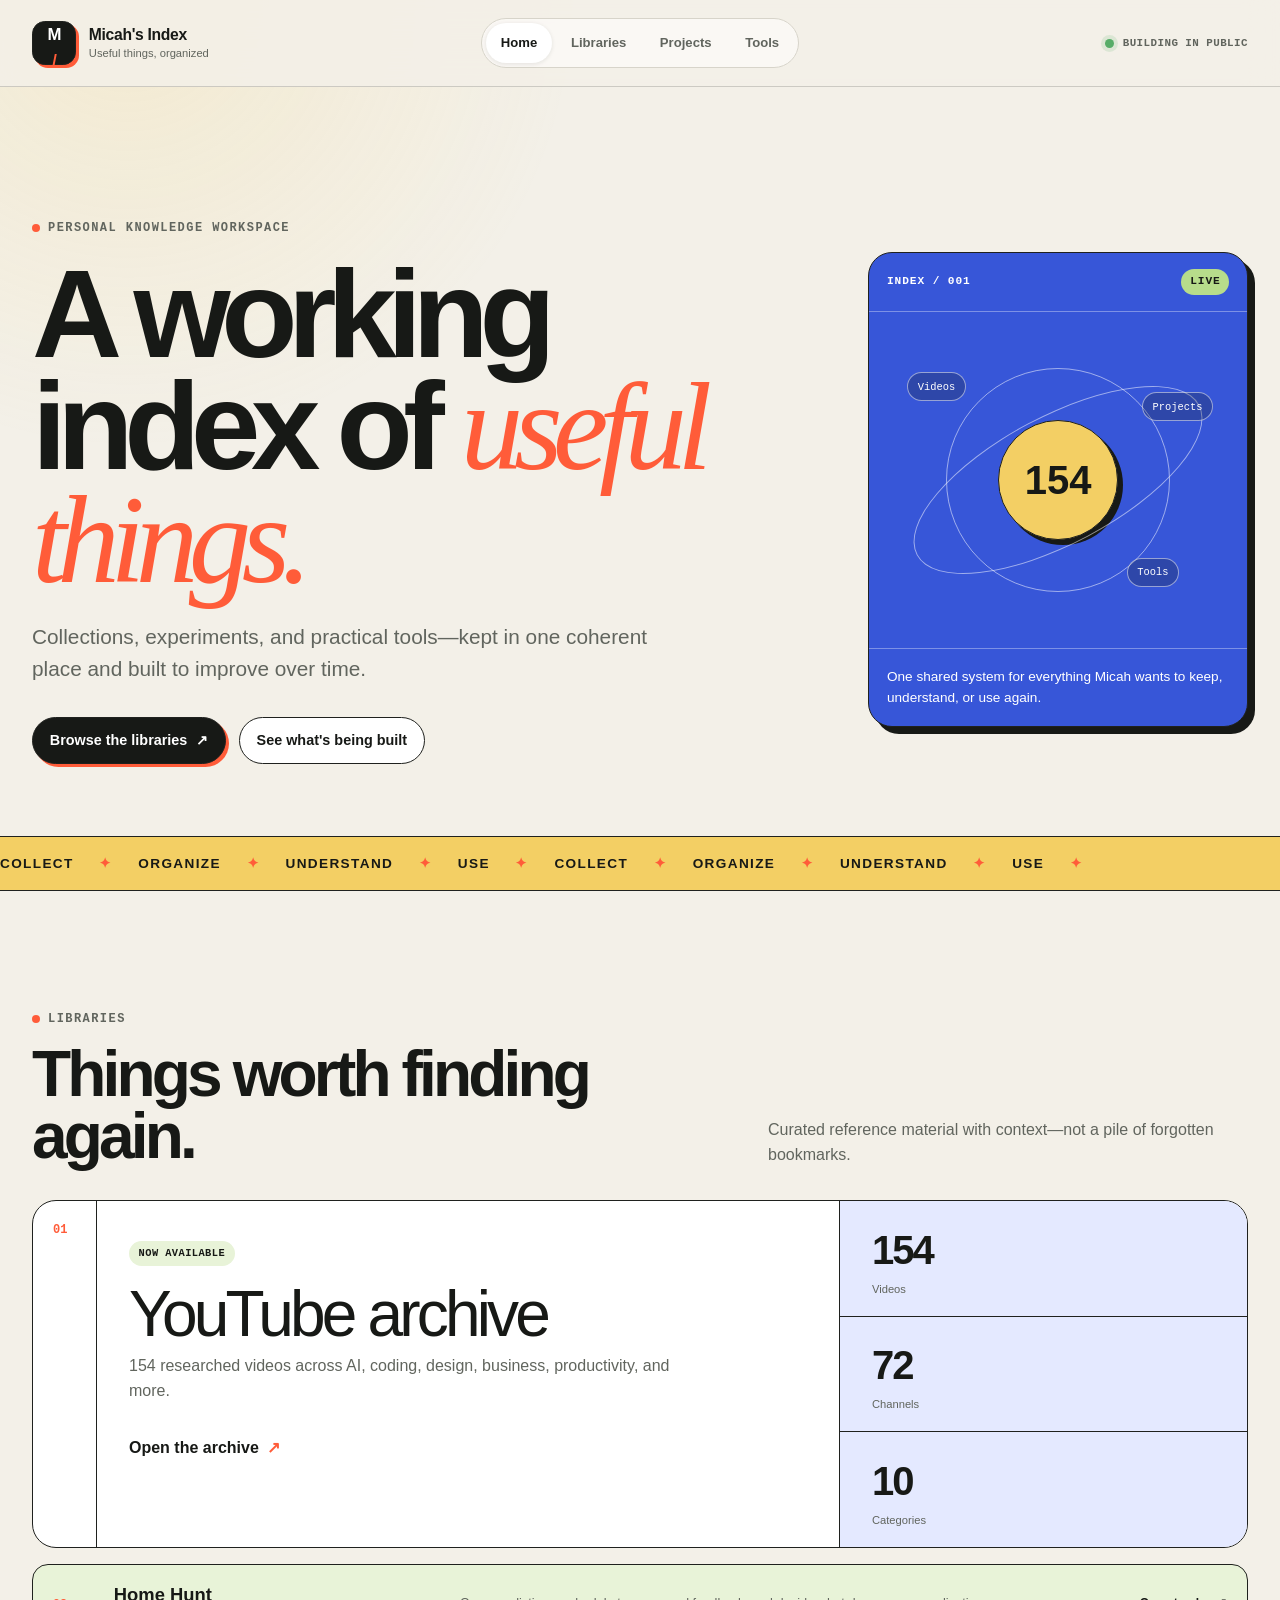
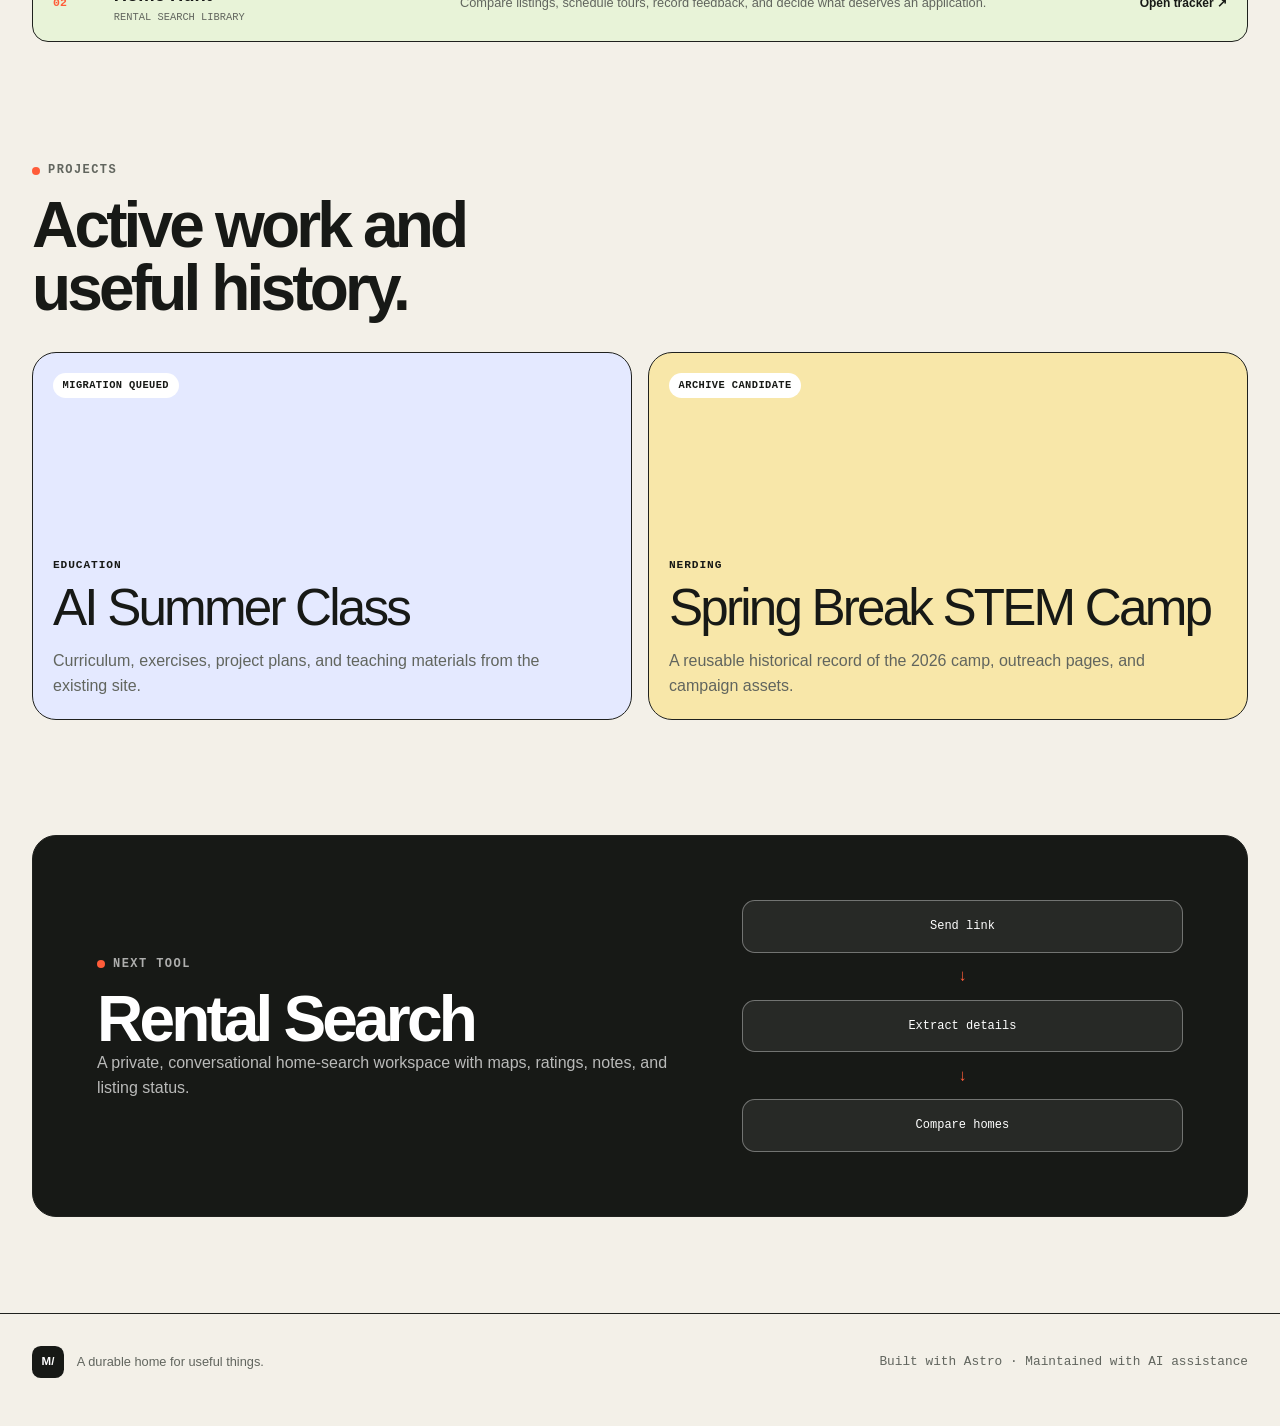
==== index.html @ 5ab5a802 "Deploy Home Hunt public trial" ====
<!DOCTYPE html><html lang="en"><head><meta charset="UTF-8"><meta name="viewport" content="width=device-width"><meta name="generator" content="Astro v7.3.4"><meta name="description" content="A working index of Micah's archives, projects, and AI-assisted tools."><meta name="theme-color" content="#f3f0e8"><link rel="canonical" href="https://www.micahcs.com/"><link rel="icon" type="image/svg+xml" href="/favicon.svg"><meta property="og:type" content="website"><meta property="og:title" content="Micah's Index — Useful things, organized"><meta property="og:description" content="A working index of Micah's archives, projects, and AI-assisted tools."><meta property="og:url" content="https://www.micahcs.com/"><meta property="og:image" content="https://www.micahcs.com/social-card.png"><meta name="twitter:card" content="summary_large_image"><title>Micah&#39;s Index — Useful things, organized</title><link rel="stylesheet" href="/_astro/index.f87mc9J6.css"><link rel="stylesheet" href="/_astro/SiteLayout.Bh_FLiVn.css"></head><body><header class="site-header" data-site-header data-astro-cid-fzpbxy5g><div class="header-inner page-shell" data-astro-cid-fzpbxy5g><a class="wordmark" href="/" data-astro-cid-fzpbxy5g><span class="wordmark-mark" aria-hidden="true" data-astro-cid-fzpbxy5g>M<span data-astro-cid-fzpbxy5g>/</span></span><span class="wordmark-copy" data-astro-cid-fzpbxy5g><strong data-astro-cid-fzpbxy5g>Micah's Index</strong><small data-astro-cid-fzpbxy5g>Useful things, organized</small></span></a><nav class="desktop-nav" aria-label="Primary navigation" data-astro-cid-fzpbxy5g><a href="/" aria-current="page" data-astro-cid-fzpbxy5g>Home</a><a href="/libraries/" data-astro-cid-fzpbxy5g>Libraries</a><a href="/#projects" data-astro-cid-fzpbxy5g>Projects</a><a href="/#tools" data-astro-cid-fzpbxy5g>Tools</a></nav><div class="header-status" aria-label="Website status" data-astro-cid-fzpbxy5g><span data-astro-cid-fzpbxy5g></span>Building in public</div><button class="menu-toggle" type="button" aria-label="Open navigation" aria-expanded="false" aria-controls="mobile-navigation" data-menu-toggle data-astro-cid-fzpbxy5g><span data-astro-cid-fzpbxy5g></span><span data-astro-cid-fzpbxy5g></span></button></div><div class="mobile-panel" id="mobile-navigation" data-mobile-panel hidden data-astro-cid-fzpbxy5g><nav class="page-shell" aria-label="Mobile navigation" data-astro-cid-fzpbxy5g><a href="/" aria-current="page" data-astro-cid-fzpbxy5g><span data-astro-cid-fzpbxy5g>01</span>Home</a><a href="/libraries/" data-astro-cid-fzpbxy5g><span data-astro-cid-fzpbxy5g>02</span>Libraries</a><a href="/#projects" data-astro-cid-fzpbxy5g><span data-astro-cid-fzpbxy5g>03</span>Projects</a><a href="/#tools" data-astro-cid-fzpbxy5g><span data-astro-cid-fzpbxy5g>04</span>Tools</a></nav></div></header><script type="module">var e=document.querySelector(`[data-site-header]`),t=e?.querySelector(`[data-menu-toggle]`),n=e?.querySelector(`[data-mobile-panel]`);function r(e){t&&n&&(t.setAttribute(`aria-expanded`,String(e)),t.setAttribute(`aria-label`,e?`Close navigation`:`Open navigation`),n.hidden=!e,document.body.classList.toggle(`menu-open`,e))}t?.addEventListener(`click`,()=>{r(t.getAttribute(`aria-expanded`)!==`true`)}),n?.querySelectorAll(`a`).forEach(e=>e.addEventListener(`click`,()=>r(!1))),window.addEventListener(`keydown`,e=>{e.key===`Escape`&&r(!1)});
//# sourceMappingURL=SiteHeader.astro_astro_type_script_index_0_lang.B_8Uokdv.js.map</script><main><section class="hero page-shell" data-astro-cid-lcdefpme><div class="hero-copy" data-astro-cid-lcdefpme><p class="eyebrow" data-astro-cid-lcdefpme>Personal knowledge workspace</p><h1 data-astro-cid-lcdefpme>A working index of <em data-astro-cid-lcdefpme>useful things.</em></h1><p class="hero-intro" data-astro-cid-lcdefpme>Collections, experiments, and practical tools—kept in one coherent place and built to improve over time.</p><div class="hero-actions" data-astro-cid-lcdefpme><a class="button-primary" href="/youtube/" data-astro-cid-lcdefpme>Browse the libraries<span aria-hidden="true" data-astro-cid-lcdefpme>↗</span></a><a class="button-secondary" href="#projects" data-astro-cid-lcdefpme>See what's being built</a></div></div><aside class="index-card" aria-label="Index status" data-astro-cid-lcdefpme><div class="index-card-head" data-astro-cid-lcdefpme><span data-astro-cid-lcdefpme>Index / 001</span><span class="live-pill" data-astro-cid-lcdefpme>Live</span></div><div class="index-illustration" aria-hidden="true" data-astro-cid-lcdefpme><div class="orbit orbit-one" data-astro-cid-lcdefpme></div><div class="orbit orbit-two" data-astro-cid-lcdefpme></div><div class="core" data-astro-cid-lcdefpme>154</div><span class="label label-one" data-astro-cid-lcdefpme>Videos</span><span class="label label-two" data-astro-cid-lcdefpme>Projects</span><span class="label label-three" data-astro-cid-lcdefpme>Tools</span></div><p data-astro-cid-lcdefpme>One shared system for everything Micah wants to keep, understand, or use again.</p></aside></section><section class="marquee" aria-label="Site principles" data-astro-cid-lcdefpme><div data-astro-cid-lcdefpme><span data-astro-cid-lcdefpme>Collect</span><b data-astro-cid-lcdefpme>✦</b><span data-astro-cid-lcdefpme>Organize</span><b data-astro-cid-lcdefpme>✦</b><span data-astro-cid-lcdefpme>Understand</span><b data-astro-cid-lcdefpme>✦</b><span data-astro-cid-lcdefpme>Use</span><b data-astro-cid-lcdefpme>✦</b><span aria-hidden="true" data-astro-cid-lcdefpme>Collect</span><b aria-hidden="true" data-astro-cid-lcdefpme>✦</b><span aria-hidden="true" data-astro-cid-lcdefpme>Organize</span><b aria-hidden="true" data-astro-cid-lcdefpme>✦</b><span aria-hidden="true" data-astro-cid-lcdefpme>Understand</span><b aria-hidden="true" data-astro-cid-lcdefpme>✦</b><span aria-hidden="true" data-astro-cid-lcdefpme>Use</span><b aria-hidden="true" data-astro-cid-lcdefpme>✦</b></div></section><section class="section-block page-shell" id="libraries" data-astro-cid-lcdefpme><div class="section-heading" data-astro-cid-lcdefpme><div data-astro-cid-lcdefpme><p class="eyebrow" data-astro-cid-lcdefpme>Libraries</p><h2 data-astro-cid-lcdefpme>Things worth finding again.</h2></div><p data-astro-cid-lcdefpme>Curated reference material with context—not a pile of forgotten bookmarks.</p></div><a class="feature-card" href="/youtube/" data-astro-cid-lcdefpme><div class="feature-card-number" data-astro-cid-lcdefpme>01</div><div class="feature-card-copy" data-astro-cid-lcdefpme><span class="feature-kicker" data-astro-cid-lcdefpme>Now available</span><h3 data-astro-cid-lcdefpme>YouTube archive</h3><p data-astro-cid-lcdefpme>154 researched videos across AI, coding, design, business, productivity, and more.</p><span class="feature-link" data-astro-cid-lcdefpme>Open the archive <b data-astro-cid-lcdefpme>↗</b></span></div><div class="feature-card-stats" data-astro-cid-lcdefpme><div data-astro-cid-lcdefpme><strong data-astro-cid-lcdefpme>154</strong><span data-astro-cid-lcdefpme>Videos</span></div><div data-astro-cid-lcdefpme><strong data-astro-cid-lcdefpme>72</strong><span data-astro-cid-lcdefpme>Channels</span></div><div data-astro-cid-lcdefpme><strong data-astro-cid-lcdefpme>10</strong><span data-astro-cid-lcdefpme>Categories</span></div></div></a><a class="home-hunt-row" href="/rentals/" data-astro-cid-lcdefpme><span data-astro-cid-lcdefpme>02</span><div data-astro-cid-lcdefpme><b data-astro-cid-lcdefpme>Home Hunt</b><small data-astro-cid-lcdefpme>Rental Search Library</small></div><p data-astro-cid-lcdefpme>Compare listings, schedule tours, record feedback, and decide what deserves an application.</p><strong data-astro-cid-lcdefpme>Open tracker ↗</strong></a></section><section class="section-block page-shell" id="projects" data-astro-cid-lcdefpme><div class="section-heading compact" data-astro-cid-lcdefpme><div data-astro-cid-lcdefpme><p class="eyebrow" data-astro-cid-lcdefpme>Projects</p><h2 data-astro-cid-lcdefpme>Active work and useful history.</h2></div></div><div class="card-grid" data-astro-cid-lcdefpme><article class="project-card blue" data-astro-cid-lcdefpme><span class="card-status" data-astro-cid-lcdefpme>Migration queued</span><div data-astro-cid-lcdefpme><p data-astro-cid-lcdefpme>Education</p><h3 data-astro-cid-lcdefpme>AI Summer Class</h3><p data-astro-cid-lcdefpme>Curriculum, exercises, project plans, and teaching materials from the existing site.</p></div></article><article class="project-card yellow" data-astro-cid-lcdefpme><span class="card-status" data-astro-cid-lcdefpme>Archive candidate</span><div data-astro-cid-lcdefpme><p data-astro-cid-lcdefpme>Nerding</p><h3 data-astro-cid-lcdefpme>Spring Break STEM Camp</h3><p data-astro-cid-lcdefpme>A reusable historical record of the 2026 camp, outreach pages, and campaign assets.</p></div></article></div></section><section class="section-block page-shell" id="tools" data-astro-cid-lcdefpme><div class="tool-card" data-astro-cid-lcdefpme><div data-astro-cid-lcdefpme><p class="eyebrow" data-astro-cid-lcdefpme>Next tool</p><h2 data-astro-cid-lcdefpme>Rental Search</h2><p data-astro-cid-lcdefpme>A private, conversational home-search workspace with maps, ratings, notes, and listing status.</p></div><div class="tool-diagram" aria-hidden="true" data-astro-cid-lcdefpme><span data-astro-cid-lcdefpme>Send link</span><b data-astro-cid-lcdefpme>→</b><span data-astro-cid-lcdefpme>Extract details</span><b data-astro-cid-lcdefpme>→</b><span data-astro-cid-lcdefpme>Compare homes</span></div></div></section></main><footer class="site-footer" data-astro-cid-nns7i3if><div class="page-shell footer-inner" data-astro-cid-nns7i3if><div data-astro-cid-nns7i3if><span class="footer-mark" data-astro-cid-nns7i3if>M/</span><p data-astro-cid-nns7i3if>A durable home for useful things.</p></div><p class="footer-meta" data-astro-cid-nns7i3if>Built with Astro · Maintained with AI assistance</p></div></footer></body></html>
---- _astro/index.f87mc9J6.css ----
.hero[data-astro-cid-lcdefpme]{gap:3rem;padding-block:clamp(4rem,10vw,8rem) 4.5rem;display:grid}.hero-copy[data-astro-cid-lcdefpme]{align-self:center}.hero[data-astro-cid-lcdefpme] h1[data-astro-cid-lcdefpme]{letter-spacing:-.075em;max-width:12ch;margin:1.1rem 0 1.5rem;font-size:clamp(3.25rem,10vw,7.8rem);font-weight:760;line-height:.9}.hero[data-astro-cid-lcdefpme] h1[data-astro-cid-lcdefpme] em[data-astro-cid-lcdefpme]{color:var(--coral);font-family:Georgia,Times New Roman,serif;font-weight:500}.hero-intro[data-astro-cid-lcdefpme]{max-width:40rem;color:var(--ink-soft);margin:0;font-size:clamp(1.05rem,2vw,1.3rem)}.hero-actions[data-astro-cid-lcdefpme]{flex-wrap:wrap;gap:.8rem;margin-top:2rem;display:flex}.index-card[data-astro-cid-lcdefpme]{border:1px solid var(--line-strong);border-radius:var(--radius-lg);background:var(--blue);color:#fff;box-shadow:7px 7px 0 var(--ink);overflow:hidden}.index-card-head[data-astro-cid-lcdefpme]{font-family:var(--font-mono);letter-spacing:.08em;text-transform:uppercase;border-bottom:1px solid #ffffff59;justify-content:space-between;align-items:center;padding:1rem 1.1rem;font-size:.7rem;font-weight:700;display:flex}.live-pill[data-astro-cid-lcdefpme]{background:var(--green);color:var(--ink);border-radius:999px;padding:.25rem .55rem}.index-illustration[data-astro-cid-lcdefpme]{place-items:center;min-height:21rem;display:grid;position:relative}.orbit[data-astro-cid-lcdefpme]{border:1px solid #ffffff85;border-radius:50%;position:absolute}.orbit-one[data-astro-cid-lcdefpme]{width:14rem;height:14rem}.orbit-two[data-astro-cid-lcdefpme]{width:20rem;height:8rem;transform:rotate(-28deg)}.core[data-astro-cid-lcdefpme]{border:1px solid var(--line-strong);background:var(--yellow);width:7.5rem;height:7.5rem;color:var(--ink);box-shadow:5px 5px 0 var(--ink);border-radius:50%;place-items:center;font-size:2.5rem;font-weight:800;display:grid}.label[data-astro-cid-lcdefpme]{font-family:var(--font-mono);background:#1719163d;border:1px solid #ffffff80;border-radius:999px;padding:.35rem .6rem;font-size:.65rem;position:absolute}.label-one[data-astro-cid-lcdefpme]{top:18%;left:10%}.label-two[data-astro-cid-lcdefpme]{top:24%;right:9%}.label-three[data-astro-cid-lcdefpme]{bottom:18%;right:18%}.index-card[data-astro-cid-lcdefpme]>p[data-astro-cid-lcdefpme]{border-top:1px solid #ffffff59;margin:0;padding:1.1rem;font-size:.85rem}.marquee[data-astro-cid-lcdefpme]{border-block:1px solid var(--line-strong);background:var(--yellow);overflow:hidden}.marquee[data-astro-cid-lcdefpme] div[data-astro-cid-lcdefpme]{letter-spacing:.1em;text-transform:uppercase;align-items:center;gap:1.6rem;width:max-content;padding-block:1rem;font-size:.85rem;font-weight:800;animation:28s linear infinite marquee;display:flex}.marquee[data-astro-cid-lcdefpme] b[data-astro-cid-lcdefpme]{color:var(--coral)}@keyframes marquee{to{transform:translate(-50%)}}.section-block[data-astro-cid-lcdefpme]{padding-top:clamp(5rem,9vw,8rem);scroll-margin-top:6rem}.section-heading[data-astro-cid-lcdefpme]{gap:1rem;margin-bottom:2rem;display:grid}.section-heading[data-astro-cid-lcdefpme] h2[data-astro-cid-lcdefpme],.tool-card[data-astro-cid-lcdefpme] h2[data-astro-cid-lcdefpme]{letter-spacing:-.06em;max-width:16ch;margin:.75rem 0 0;font-size:clamp(2.2rem,5vw,4.5rem);font-weight:760;line-height:.98}.section-heading[data-astro-cid-lcdefpme]>p[data-astro-cid-lcdefpme]{max-width:29rem;color:var(--ink-soft);align-self:end;margin:0}.feature-card[data-astro-cid-lcdefpme]{border:1px solid var(--line-strong);border-radius:var(--radius-lg);background:var(--surface-strong);color:inherit;text-decoration:none;transition:transform .18s,box-shadow .18s;display:grid;position:relative;overflow:hidden}.feature-card[data-astro-cid-lcdefpme]:hover{box-shadow:7px 7px 0 var(--coral);transform:translateY(-4px)}.feature-card-number[data-astro-cid-lcdefpme]{color:var(--coral);font-family:var(--font-mono);padding:1.25rem;font-size:.75rem;font-weight:700}.feature-card-copy[data-astro-cid-lcdefpme]{padding:0 1.25rem 2rem}.feature-kicker[data-astro-cid-lcdefpme],.card-status[data-astro-cid-lcdefpme]{background:var(--green-soft);font-family:var(--font-mono);letter-spacing:.04em;text-transform:uppercase;border-radius:999px;padding:.28rem .6rem;font-size:.65rem;font-weight:750;display:inline-flex}.feature-card[data-astro-cid-lcdefpme] h3[data-astro-cid-lcdefpme]{letter-spacing:-.06em;margin:1rem 0 .5rem;font-size:clamp(2rem,5vw,4rem);line-height:1}.feature-card-copy[data-astro-cid-lcdefpme]>p[data-astro-cid-lcdefpme]{max-width:35rem;color:var(--ink-soft);margin:0}.feature-link[data-astro-cid-lcdefpme]{gap:.5rem;margin-top:2rem;font-weight:750;display:inline-flex}.feature-link[data-astro-cid-lcdefpme] b[data-astro-cid-lcdefpme]{color:var(--coral)}.feature-card-stats[data-astro-cid-lcdefpme]{border-top:1px solid var(--line-strong);background:var(--blue-soft);grid-template-columns:repeat(3,1fr);display:grid}.feature-card-stats[data-astro-cid-lcdefpme] div[data-astro-cid-lcdefpme]{padding:1.1rem;display:grid}.feature-card-stats[data-astro-cid-lcdefpme] div[data-astro-cid-lcdefpme]+div[data-astro-cid-lcdefpme]{border-left:1px solid var(--line-strong)}.feature-card-stats[data-astro-cid-lcdefpme] strong[data-astro-cid-lcdefpme]{letter-spacing:-.05em;font-size:clamp(1.5rem,4vw,2.5rem)}.feature-card-stats[data-astro-cid-lcdefpme] span[data-astro-cid-lcdefpme]{color:var(--ink-soft);font-size:.7rem}.home-hunt-row[data-astro-cid-lcdefpme]{border:1px solid var(--line-strong);border-radius:var(--radius-md);background:var(--green-soft);color:inherit;align-items:center;gap:.8rem;margin-top:1rem;padding:1rem 1.25rem;text-decoration:none;transition:transform .16s,box-shadow .16s;display:grid}.home-hunt-row[data-astro-cid-lcdefpme]:hover{box-shadow:4px 4px 0 var(--green);transform:translateY(-2px)}.home-hunt-row[data-astro-cid-lcdefpme]>span[data-astro-cid-lcdefpme]{color:var(--coral);font-family:var(--font-mono);font-size:.72rem;font-weight:750}.home-hunt-row[data-astro-cid-lcdefpme] div[data-astro-cid-lcdefpme]{display:grid}.home-hunt-row[data-astro-cid-lcdefpme] b[data-astro-cid-lcdefpme]{font-size:1.15rem}.home-hunt-row[data-astro-cid-lcdefpme] small[data-astro-cid-lcdefpme]{color:var(--ink-soft);font-family:var(--font-mono);text-transform:uppercase;font-size:.65rem}.home-hunt-row[data-astro-cid-lcdefpme] p[data-astro-cid-lcdefpme]{color:var(--ink-soft);margin:0;font-size:.8rem}.home-hunt-row[data-astro-cid-lcdefpme]>strong[data-astro-cid-lcdefpme]{font-size:.75rem}.card-grid[data-astro-cid-lcdefpme]{gap:1rem;display:grid}.project-card[data-astro-cid-lcdefpme]{border:1px solid var(--line-strong);border-radius:var(--radius-lg);flex-direction:column;justify-content:space-between;min-height:23rem;padding:1.25rem;display:flex}.project-card[data-astro-cid-lcdefpme].blue{background:var(--blue-soft)}.project-card[data-astro-cid-lcdefpme].yellow{background:#f8e7a9}.project-card[data-astro-cid-lcdefpme]>div[data-astro-cid-lcdefpme]>p[data-astro-cid-lcdefpme]:first-child{font-family:var(--font-mono);letter-spacing:.08em;text-transform:uppercase;margin:0 0 .5rem;font-size:.7rem;font-weight:750}.project-card[data-astro-cid-lcdefpme] h3[data-astro-cid-lcdefpme]{letter-spacing:-.055em;margin:0;font-size:clamp(2rem,5vw,3.2rem);line-height:1}.project-card[data-astro-cid-lcdefpme]>div[data-astro-cid-lcdefpme]>p[data-astro-cid-lcdefpme]:last-child{max-width:34rem;color:var(--ink-soft);margin:1rem 0 0}.card-status[data-astro-cid-lcdefpme]{background:var(--surface-strong);width:fit-content}.tool-card[data-astro-cid-lcdefpme]{border:1px solid var(--line-strong);border-radius:var(--radius-lg);background:var(--ink);color:#fff;gap:3rem;padding:clamp(1.5rem,5vw,4rem);display:grid}.tool-card[data-astro-cid-lcdefpme] .eyebrow[data-astro-cid-lcdefpme]{color:#ffffffa6}.tool-card[data-astro-cid-lcdefpme]>div[data-astro-cid-lcdefpme]>p[data-astro-cid-lcdefpme]:last-child{color:#ffffffb3;max-width:40rem}.tool-diagram[data-astro-cid-lcdefpme]{gap:.7rem;display:grid}.tool-diagram[data-astro-cid-lcdefpme] span[data-astro-cid-lcdefpme]{font-family:var(--font-mono);text-align:center;background:#ffffff12;border:1px solid #ffffff59;border-radius:.8rem;padding:1rem;font-size:.75rem}.tool-diagram[data-astro-cid-lcdefpme] b[data-astro-cid-lcdefpme]{color:var(--coral);text-align:center;transform:rotate(90deg)}@media (width>=48rem){.hero[data-astro-cid-lcdefpme]{grid-template-columns:minmax(0,1.35fr) minmax(20rem,.65fr);align-items:center}.section-heading[data-astro-cid-lcdefpme]{grid-template-columns:1.2fr .8fr}.feature-card[data-astro-cid-lcdefpme]{grid-template-columns:4rem 1fr minmax(19rem,.55fr)}.feature-card-copy[data-astro-cid-lcdefpme]{padding:2.4rem 2rem 2.8rem}.feature-card-number[data-astro-cid-lcdefpme]{border-right:1px solid var(--line-strong)}.feature-card-stats[data-astro-cid-lcdefpme]{border-top:0;border-left:1px solid var(--line-strong);grid-template-columns:1fr}.feature-card-stats[data-astro-cid-lcdefpme] div[data-astro-cid-lcdefpme]{align-content:center;padding-inline:2rem}.feature-card-stats[data-astro-cid-lcdefpme] div[data-astro-cid-lcdefpme]+div[data-astro-cid-lcdefpme]{border-top:1px solid var(--line-strong);border-left:0}.home-hunt-row[data-astro-cid-lcdefpme]{grid-template-columns:3rem minmax(11rem,.5fr) 1fr auto}.card-grid[data-astro-cid-lcdefpme]{grid-template-columns:repeat(2,1fr)}.tool-card[data-astro-cid-lcdefpme]{grid-template-columns:1.15fr .85fr;align-items:center}}
---- _astro/SiteLayout.Bh_FLiVn.css ----
.site-footer[data-astro-cid-nns7i3if]{border-top:1px solid var(--line-strong);margin-top:6rem}.footer-inner[data-astro-cid-nns7i3if]{flex-direction:column;gap:2rem;padding-block:2rem 3rem;display:flex}.footer-inner[data-astro-cid-nns7i3if]>div[data-astro-cid-nns7i3if]{align-items:center;gap:.8rem;display:flex}.footer-inner[data-astro-cid-nns7i3if] p[data-astro-cid-nns7i3if]{color:var(--ink-soft);margin:0;font-size:.8rem}.footer-mark[data-astro-cid-nns7i3if]{background:var(--ink);color:#fff;border-radius:.55rem;place-items:center;width:2rem;height:2rem;font-size:.72rem;font-weight:850;display:grid}.footer-meta[data-astro-cid-nns7i3if]{font-family:var(--font-mono)}@media (width>=48rem){.footer-inner[data-astro-cid-nns7i3if]{flex-direction:row;justify-content:space-between;align-items:center}}.site-header[data-astro-cid-fzpbxy5g]{z-index:50;background:color-mix(in srgb, var(--canvas) 88%, transparent);backdrop-filter:blur(16px);border-bottom:1px solid #1f211e2e;position:sticky;top:0}.header-inner[data-astro-cid-fzpbxy5g]{grid-template-columns:1fr auto;align-items:center;gap:1.5rem;min-height:5rem;display:grid}.wordmark[data-astro-cid-fzpbxy5g]{align-items:center;gap:.8rem;width:fit-content;text-decoration:none;display:inline-flex}.wordmark-mark[data-astro-cid-fzpbxy5g]{border:1px solid var(--line-strong);background:var(--ink);color:#fff;letter-spacing:-.06em;width:2.75rem;height:2.75rem;box-shadow:3px 3px 0 var(--coral);border-radius:.8rem;place-items:center;font-size:1.05rem;font-weight:850;display:grid}.wordmark-mark[data-astro-cid-fzpbxy5g] span[data-astro-cid-fzpbxy5g]{color:var(--coral)}.wordmark-copy[data-astro-cid-fzpbxy5g]{line-height:1.05;display:grid}.wordmark-copy[data-astro-cid-fzpbxy5g] strong[data-astro-cid-fzpbxy5g]{letter-spacing:-.02em;font-size:.98rem}.wordmark-copy[data-astro-cid-fzpbxy5g] small[data-astro-cid-fzpbxy5g]{color:var(--ink-soft);margin-top:.3rem;font-size:.7rem}.desktop-nav[data-astro-cid-fzpbxy5g],.header-status[data-astro-cid-fzpbxy5g]{display:none}.menu-toggle[data-astro-cid-fzpbxy5g]{border:1px solid var(--line-strong);background:var(--surface-strong);border-radius:999px;place-content:center;gap:.38rem;width:2.75rem;height:2.75rem;display:grid}.menu-toggle[data-astro-cid-fzpbxy5g] span[data-astro-cid-fzpbxy5g]{background:var(--ink);width:1.15rem;height:2px;transition:transform .16s;display:block}.menu-toggle[data-astro-cid-fzpbxy5g][aria-expanded=true] span[data-astro-cid-fzpbxy5g]:first-child{transform:translateY(4px)rotate(45deg)}.menu-toggle[data-astro-cid-fzpbxy5g][aria-expanded=true] span[data-astro-cid-fzpbxy5g]:last-child{transform:translateY(-4px)rotate(-45deg)}.mobile-panel[data-astro-cid-fzpbxy5g]{background:var(--canvas);min-height:calc(100dvh - 5.05rem);position:fixed;inset:5.05rem 0 0}.mobile-panel[data-astro-cid-fzpbxy5g][hidden]{display:none}.mobile-panel[data-astro-cid-fzpbxy5g] nav[data-astro-cid-fzpbxy5g]{padding-block:1rem 3rem;display:grid}.mobile-panel[data-astro-cid-fzpbxy5g] a[data-astro-cid-fzpbxy5g]{border-bottom:1px solid var(--line);letter-spacing:-.05em;align-items:baseline;gap:1rem;padding:1.1rem 0;font-size:clamp(1.7rem,9vw,3rem);font-weight:760;text-decoration:none;display:flex}.mobile-panel[data-astro-cid-fzpbxy5g] a[data-astro-cid-fzpbxy5g] span[data-astro-cid-fzpbxy5g]{color:var(--coral);font-family:var(--font-mono);letter-spacing:0;font-size:.7rem}@media (width>=61rem){.header-inner[data-astro-cid-fzpbxy5g]{grid-template-columns:1fr auto 1fr;min-height:5.4rem}.desktop-nav[data-astro-cid-fzpbxy5g]{border:1px solid var(--line);background:#ffffff85;border-radius:999px;align-items:center;gap:.3rem;padding:.28rem;display:flex}.desktop-nav[data-astro-cid-fzpbxy5g] a[data-astro-cid-fzpbxy5g]{color:var(--ink-soft);border-radius:999px;padding:.6rem .9rem;font-size:.82rem;font-weight:700;text-decoration:none}.desktop-nav[data-astro-cid-fzpbxy5g] a[data-astro-cid-fzpbxy5g]:hover,.desktop-nav[data-astro-cid-fzpbxy5g] a[data-astro-cid-fzpbxy5g][aria-current=page]{background:var(--surface-strong);color:var(--ink);box-shadow:0 1px 4px #1719161a}.header-status[data-astro-cid-fzpbxy5g]{color:var(--ink-soft);font-family:var(--font-mono);letter-spacing:.04em;text-transform:uppercase;justify-self:end;align-items:center;gap:.55rem;font-size:.68rem;font-weight:650;display:flex}.header-status[data-astro-cid-fzpbxy5g] span[data-astro-cid-fzpbxy5g]{background:#57ad68;border-radius:999px;width:.55rem;height:.55rem;box-shadow:0 0 0 4px #57ad6826}.menu-toggle[data-astro-cid-fzpbxy5g]{display:none}}@layer properties{@supports (((-webkit-hyphens:none)) and (not (margin-trim:inline))) or ((-moz-orient:inline) and (not (color:rgb(from red r g b)))){*,:before,:after,::backdrop{--tw-rotate-x:initial;--tw-rotate-y:initial;--tw-rotate-z:initial;--tw-skew-x:initial;--tw-skew-y:initial;--tw-border-style:solid;--tw-shadow:0 0 #0000;--tw-shadow-color:initial;--tw-shadow-alpha:100%;--tw-inset-shadow:0 0 #0000;--tw-inset-shadow-color:initial;--tw-inset-shadow-alpha:100%;--tw-ring-color:initial;--tw-ring-shadow:0 0 #0000;--tw-inset-ring-color:initial;--tw-inset-ring-shadow:0 0 #0000;--tw-ring-inset:initial;--tw-ring-offset-width:0px;--tw-ring-offset-color:#fff;--tw-ring-offset-shadow:0 0 #0000;--tw-outline-style:solid;--tw-blur:initial;--tw-brightness:initial;--tw-contrast:initial;--tw-grayscale:initial;--tw-hue-rotate:initial;--tw-invert:initial;--tw-opacity:initial;--tw-saturate:initial;--tw-sepia:initial;--tw-drop-shadow:initial;--tw-drop-shadow-color:initial;--tw-drop-shadow-alpha:100%;--tw-drop-shadow-size:initial;--tw-backdrop-blur:initial;--tw-backdrop-brightness:initial;--tw-backdrop-contrast:initial;--tw-backdrop-grayscale:initial;--tw-backdrop-hue-rotate:initial;--tw-backdrop-invert:initial;--tw-backdrop-opacity:initial;--tw-backdrop-saturate:initial;--tw-backdrop-sepia:initial;--tw-ease:initial}}}@layer theme{:root,:host{--font-sans:"Avenir Next", "Segoe UI", Helvetica, Arial, sans-serif;--font-mono:"SFMono-Regular", Consolas, "Liberation Mono", monospace;--spacing:.25rem;--radius-md:.375rem;--radius-lg:.5rem;--ease-in-out:cubic-bezier(.4, 0, .2, 1);--default-transition-duration:.15s;--default-transition-timing-function:cubic-bezier(.4, 0, .2, 1);--default-font-family:var(--font-sans);--default-mono-font-family:var(--font-mono)}}@layer base{*,:after,:before,::backdrop{box-sizing:border-box;border:0 solid;margin:0;padding:0}::file-selector-button{box-sizing:border-box;border:0 solid;margin:0;padding:0}html,:host{-webkit-text-size-adjust:100%;tab-size:4;line-height:1.5;font-family:var(--default-font-family,-apple-system, BlinkMacSystemFont, "Segoe UI", Roboto, "Helvetica Neue", "Noto Sans", Arial, sans-serif, "Apple Color Emoji", "Segoe UI Emoji", "Segoe UI Symbol", "Noto Color Emoji");font-feature-settings:var(--default-font-feature-settings,normal);font-variation-settings:var(--default-font-variation-settings,normal);-webkit-tap-highlight-color:transparent}hr{height:0;color:inherit;border-top-width:1px}abbr:where([title]){text-decoration:underline dotted}h1,h2,h3,h4,h5,h6{font-size:inherit;font-weight:inherit}a{color:inherit;-webkit-text-decoration:inherit;-webkit-text-decoration:inherit;-webkit-text-decoration:inherit;text-decoration:inherit}b,strong{font-weight:bolder}code,kbd,samp,pre{font-family:var(--default-mono-font-family,ui-monospace, SFMono-Regular, Menlo, Monaco, Consolas, "Liberation Mono", "Courier New", monospace);font-feature-settings:var(--default-mono-font-feature-settings,normal);font-variation-settings:var(--default-mono-font-variation-settings,normal);font-size:1em}small{font-size:80%}sub,sup{vertical-align:baseline;font-size:75%;line-height:0;position:relative}sub{bottom:-.25em}sup{top:-.5em}table{text-indent:0;border-color:inherit;border-collapse:collapse}:-moz-focusring:where(:not(iframe)){outline:auto}progress{vertical-align:baseline}summary{display:list-item}ol,ul,menu{list-style:none}img,svg,video,canvas,audio,iframe,embed,object{vertical-align:middle;display:block}img,video{max-width:100%;height:auto}button,input,select,optgroup,textarea{font:inherit;font-feature-settings:inherit;font-variation-settings:inherit;letter-spacing:inherit;color:inherit;opacity:1;background-color:#0000;border-radius:0}::file-selector-button{font:inherit;font-feature-settings:inherit;font-variation-settings:inherit;letter-spacing:inherit;color:inherit;opacity:1;background-color:#0000;border-radius:0}:where(select:is([multiple],[size])) optgroup{font-weight:bolder}:where(select:is([multiple],[size])) optgroup option{padding-inline-start:20px}::file-selector-button{margin-inline-end:4px}::placeholder{opacity:1}@supports (not ((-webkit-appearance:-apple-pay-button))) or (contain-intrinsic-size:1px){::placeholder{color:currentColor}@supports (color:color-mix(in lab, red, red)){::placeholder{color:color-mix(in oklab, currentcolor 50%, transparent)}}}textarea{resize:vertical}::-webkit-search-decoration{-webkit-appearance:none}::-webkit-date-and-time-value{min-height:1lh;text-align:inherit}::-webkit-datetime-edit{display:inline-flex}::-webkit-datetime-edit-fields-wrapper{padding:0}::-webkit-datetime-edit{padding-block:0}::-webkit-datetime-edit-year-field{padding-block:0}::-webkit-datetime-edit-month-field{padding-block:0}::-webkit-datetime-edit-day-field{padding-block:0}::-webkit-datetime-edit-hour-field{padding-block:0}::-webkit-datetime-edit-minute-field{padding-block:0}::-webkit-datetime-edit-second-field{padding-block:0}::-webkit-datetime-edit-millisecond-field{padding-block:0}::-webkit-datetime-edit-meridiem-field{padding-block:0}::-webkit-calendar-picker-indicator{line-height:1}:-moz-ui-invalid{box-shadow:none}button,input:where([type=button],[type=reset],[type=submit]){appearance:button}::file-selector-button{appearance:button}::-webkit-inner-spin-button{height:auto}::-webkit-outer-spin-button{height:auto}[hidden]:where(:not([hidden=until-found])){display:none!important}}@layer components;@layer utilities{.visible{visibility:visible}.sr-only{clip-path:inset(50%);white-space:nowrap;border-width:0;width:1px;height:1px;margin:-1px;padding:0;position:absolute;overflow:hidden}.fixed{position:fixed}.static{position:static}.top-10{top:calc(var(--spacing) * 10)}.isolate{isolation:isolate}.container{width:100%}@media (width>=40rem){.container{max-width:40rem}}@media (width>=48rem){.container{max-width:48rem}}@media (width>=64rem){.container{max-width:64rem}}@media (width>=80rem){.container{max-width:80rem}}@media (width>=96rem){.container{max-width:96rem}}.block{display:block}.contents{display:contents}.flex{display:flex}.grid{display:grid}.hidden{display:none}.inline{display:inline}.table{display:table}.flex-shrink,.shrink{flex-shrink:1}.border-collapse{border-collapse:collapse}.transform{transform:var(--tw-rotate-x,) var(--tw-rotate-y,) var(--tw-rotate-z,) var(--tw-skew-x,) var(--tw-skew-y,)}.resize{resize:both}.flex-wrap{flex-wrap:wrap}.border{border-style:var(--tw-border-style);border-width:1px}.italic{font-style:italic}.shadow{--tw-shadow:0 1px 3px 0 var(--tw-shadow-color,#0000001a), 0 1px 2px -1px var(--tw-shadow-color,#0000001a);box-shadow:var(--tw-inset-shadow), var(--tw-inset-ring-shadow), var(--tw-ring-offset-shadow), var(--tw-ring-shadow), var(--tw-shadow)}.outline{outline-style:var(--tw-outline-style);outline-width:1px}.filter{filter:var(--tw-blur,) var(--tw-brightness,) var(--tw-contrast,) var(--tw-grayscale,) var(--tw-hue-rotate,) var(--tw-invert,) var(--tw-saturate,) var(--tw-sepia,) var(--tw-drop-shadow,)}.backdrop-filter{backdrop-filter:var(--tw-backdrop-blur,) var(--tw-backdrop-brightness,) var(--tw-backdrop-contrast,) var(--tw-backdrop-grayscale,) var(--tw-backdrop-hue-rotate,) var(--tw-backdrop-invert,) var(--tw-backdrop-opacity,) var(--tw-backdrop-saturate,) var(--tw-backdrop-sepia,)}.transition{transition-property:color,background-color,border-color,outline-color,text-decoration-color,fill,stroke,--tw-gradient-from,--tw-gradient-via,--tw-gradient-to,opacity,box-shadow,transform,translate,scale,rotate,filter,-webkit-backdrop-filter,backdrop-filter,display,content-visibility,overlay,pointer-events;transition-timing-function:var(--tw-ease,var(--default-transition-timing-function));transition-duration:var(--tw-duration,var(--default-transition-duration))}.ease-in-out{--tw-ease:var(--ease-in-out);transition-timing-function:var(--ease-in-out)}}:root{color-scheme:light;--canvas:#f3f0e8;--surface:#fffdf8;--surface-strong:#fff;--ink:#171916;--ink-soft:#61655e;--line:#d7d4ca;--line-strong:#1f211e;--coral:#ff5c39;--coral-soft:#ffe1d7;--blue:#3756d8;--blue-soft:#e4e9ff;--green:#b7dc8b;--green-soft:#e8f3d8;--yellow:#f3cf64;--radius-sm:.65rem;--radius-md:1rem;--radius-lg:1.5rem;--shadow-card:0 1px 0 #17191614, 0 18px 45px #1719160f;--page-width:90rem}*{box-sizing:border-box}html{scroll-behavior:smooth;background:var(--canvas)}body{background:radial-gradient(circle at 10% 0%, #f3cf642e, transparent 28rem), var(--canvas);min-width:20rem;color:var(--ink);font-family:var(--font-sans);text-rendering:optimizelegibility;-webkit-font-smoothing:antialiased;margin:0;font-size:1rem;line-height:1.55}body.menu-open{overflow:hidden}a{color:inherit;text-underline-offset:.18em;text-decoration-thickness:.08em}button,input,select{color:inherit;font:inherit}button,select{cursor:pointer}img{max-width:100%;display:block}::selection{background:var(--yellow);color:var(--ink)}:focus-visible{outline:3px solid var(--blue);outline-offset:3px}.page-shell{width:min(calc(100% - 2rem), var(--page-width));margin-inline:auto}.eyebrow{color:var(--ink-soft);font-family:var(--font-mono);letter-spacing:.12em;text-transform:uppercase;align-items:center;gap:.5rem;margin:0;font-size:.75rem;font-weight:700;display:inline-flex}.eyebrow:before{background:var(--coral);content:"";border-radius:999px;width:.5rem;height:.5rem}.button-primary,.button-secondary{border:1px solid var(--line-strong);border-radius:999px;justify-content:center;align-items:center;gap:.55rem;min-height:2.9rem;padding:.7rem 1.05rem;font-size:.9rem;font-weight:750;line-height:1;text-decoration:none;transition:transform .15s,box-shadow .15s,background .15s;display:inline-flex}.button-primary{background:var(--ink);color:#fff;box-shadow:3px 3px 0 var(--coral)}.button-secondary{background:var(--surface-strong);color:var(--ink)}.button-primary:hover,.button-secondary:hover{box-shadow:4px 4px 0 var(--coral);transform:translate(-1px,-1px)}.sr-only{clip:rect(0, 0, 0, 0);white-space:nowrap;border:0;width:1px;height:1px;margin:-1px;padding:0;position:absolute;overflow:hidden}@media (width>=48rem){.page-shell{width:min(calc(100% - 4rem), var(--page-width))}}@media (prefers-reduced-motion:reduce){*,:before,:after{scroll-behavior:auto!important;transition-duration:.01ms!important;animation-duration:.01ms!important;animation-iteration-count:1!important}}@property --tw-rotate-x{syntax:"*";inherits:false}@property --tw-rotate-y{syntax:"*";inherits:false}@property --tw-rotate-z{syntax:"*";inherits:false}@property --tw-skew-x{syntax:"*";inherits:false}@property --tw-skew-y{syntax:"*";inherits:false}@property --tw-border-style{syntax:"*";inherits:false;initial-value:solid}@property --tw-shadow{syntax:"*";inherits:false;initial-value:0 0 #0000}@property --tw-shadow-color{syntax:"*";inherits:false}@property --tw-shadow-alpha{syntax:"<percentage>";inherits:false;initial-value:100%}@property --tw-inset-shadow{syntax:"*";inherits:false;initial-value:0 0 #0000}@property --tw-inset-shadow-color{syntax:"*";inherits:false}@property --tw-inset-shadow-alpha{syntax:"<percentage>";inherits:false;initial-value:100%}@property --tw-ring-color{syntax:"*";inherits:false}@property --tw-ring-shadow{syntax:"*";inherits:false;initial-value:0 0 #0000}@property --tw-inset-ring-color{syntax:"*";inherits:false}@property --tw-inset-ring-shadow{syntax:"*";inherits:false;initial-value:0 0 #0000}@property --tw-ring-inset{syntax:"*";inherits:false}@property --tw-ring-offset-width{syntax:"<length>";inherits:false;initial-value:0}@property --tw-ring-offset-color{syntax:"*";inherits:false;initial-value:#fff}@property --tw-ring-offset-shadow{syntax:"*";inherits:false;initial-value:0 0 #0000}@property --tw-outline-style{syntax:"*";inherits:false;initial-value:solid}@property --tw-blur{syntax:"*";inherits:false}@property --tw-brightness{syntax:"*";inherits:false}@property --tw-contrast{syntax:"*";inherits:false}@property --tw-grayscale{syntax:"*";inherits:false}@property --tw-hue-rotate{syntax:"*";inherits:false}@property --tw-invert{syntax:"*";inherits:false}@property --tw-opacity{syntax:"*";inherits:false}@property --tw-saturate{syntax:"*";inherits:false}@property --tw-sepia{syntax:"*";inherits:false}@property --tw-drop-shadow{syntax:"*";inherits:false}@property --tw-drop-shadow-color{syntax:"*";inherits:false}@property --tw-drop-shadow-alpha{syntax:"<percentage>";inherits:false;initial-value:100%}@property --tw-drop-shadow-size{syntax:"*";inherits:false}@property --tw-backdrop-blur{syntax:"*";inherits:false}@property --tw-backdrop-brightness{syntax:"*";inherits:false}@property --tw-backdrop-contrast{syntax:"*";inherits:false}@property --tw-backdrop-grayscale{syntax:"*";inherits:false}@property --tw-backdrop-hue-rotate{syntax:"*";inherits:false}@property --tw-backdrop-invert{syntax:"*";inherits:false}@property --tw-backdrop-opacity{syntax:"*";inherits:false}@property --tw-backdrop-saturate{syntax:"*";inherits:false}@property --tw-backdrop-sepia{syntax:"*";inherits:false}@property --tw-ease{syntax:"*";inherits:false}
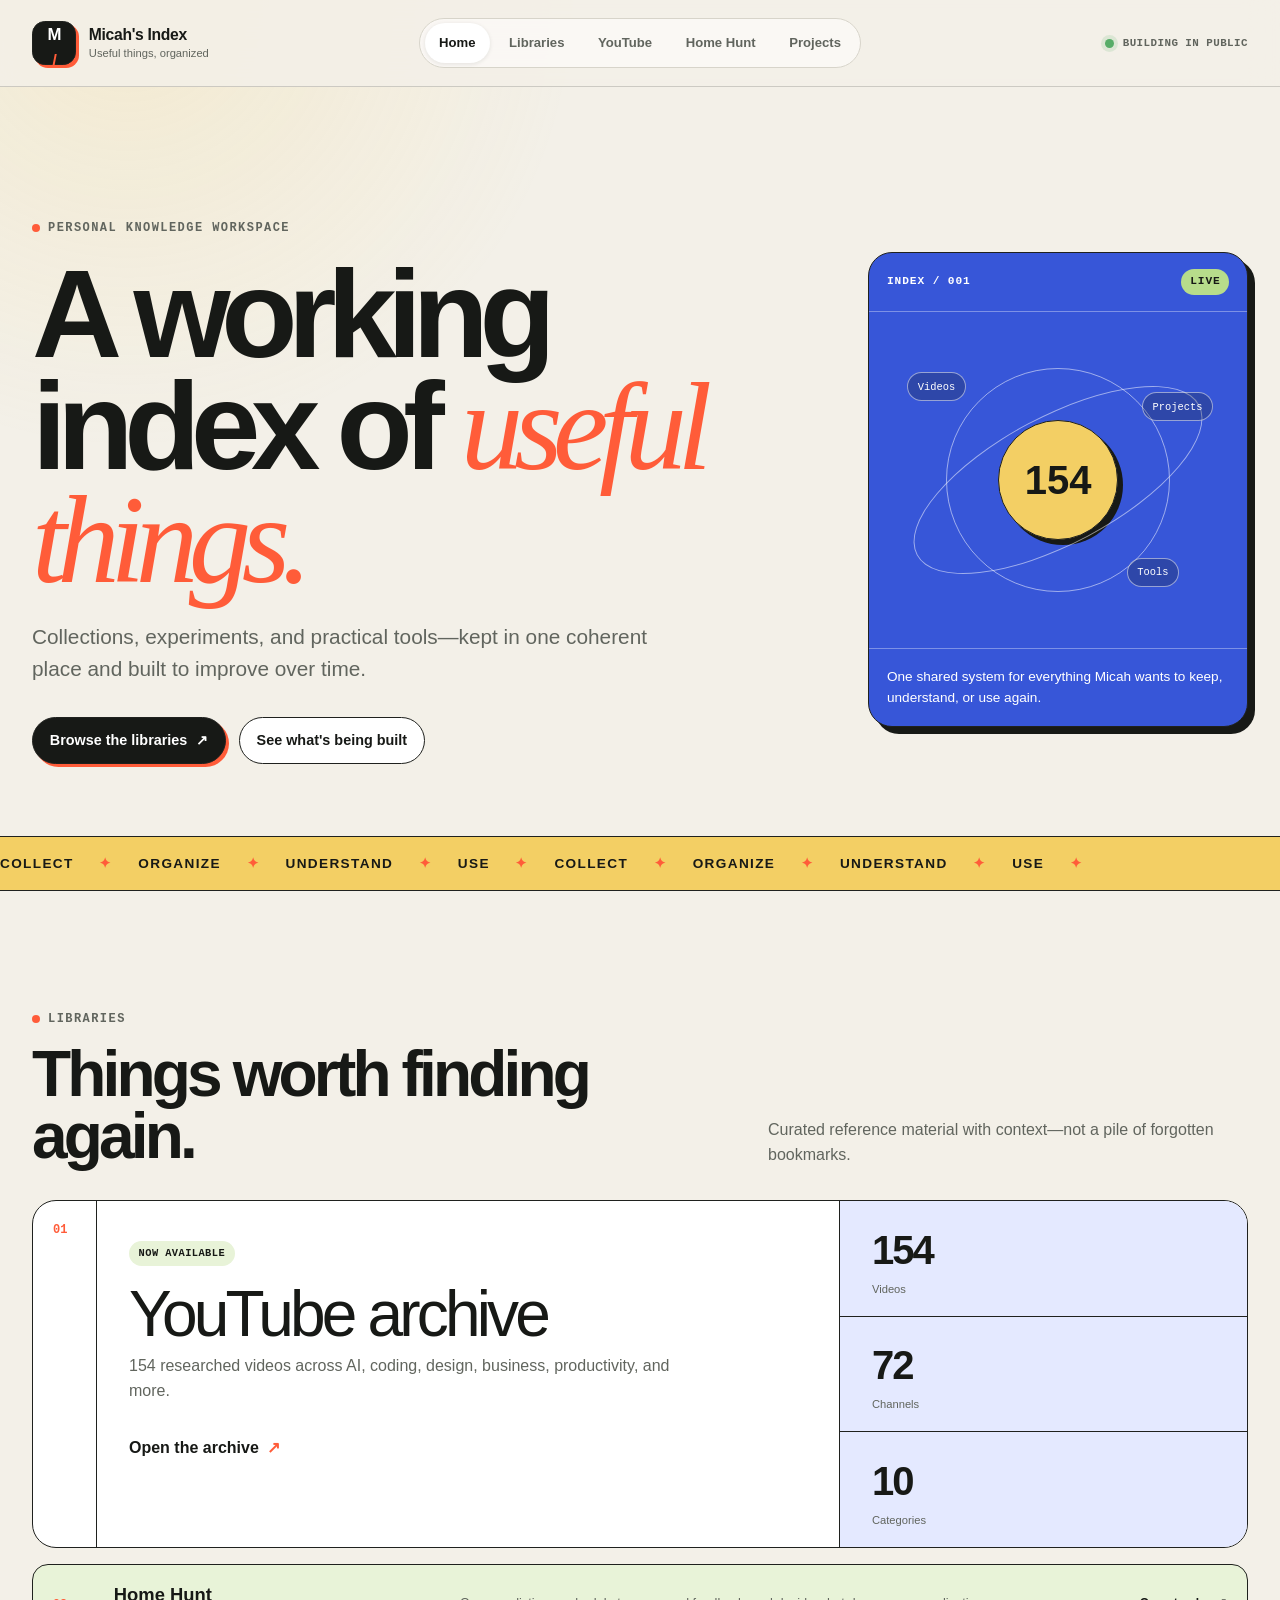
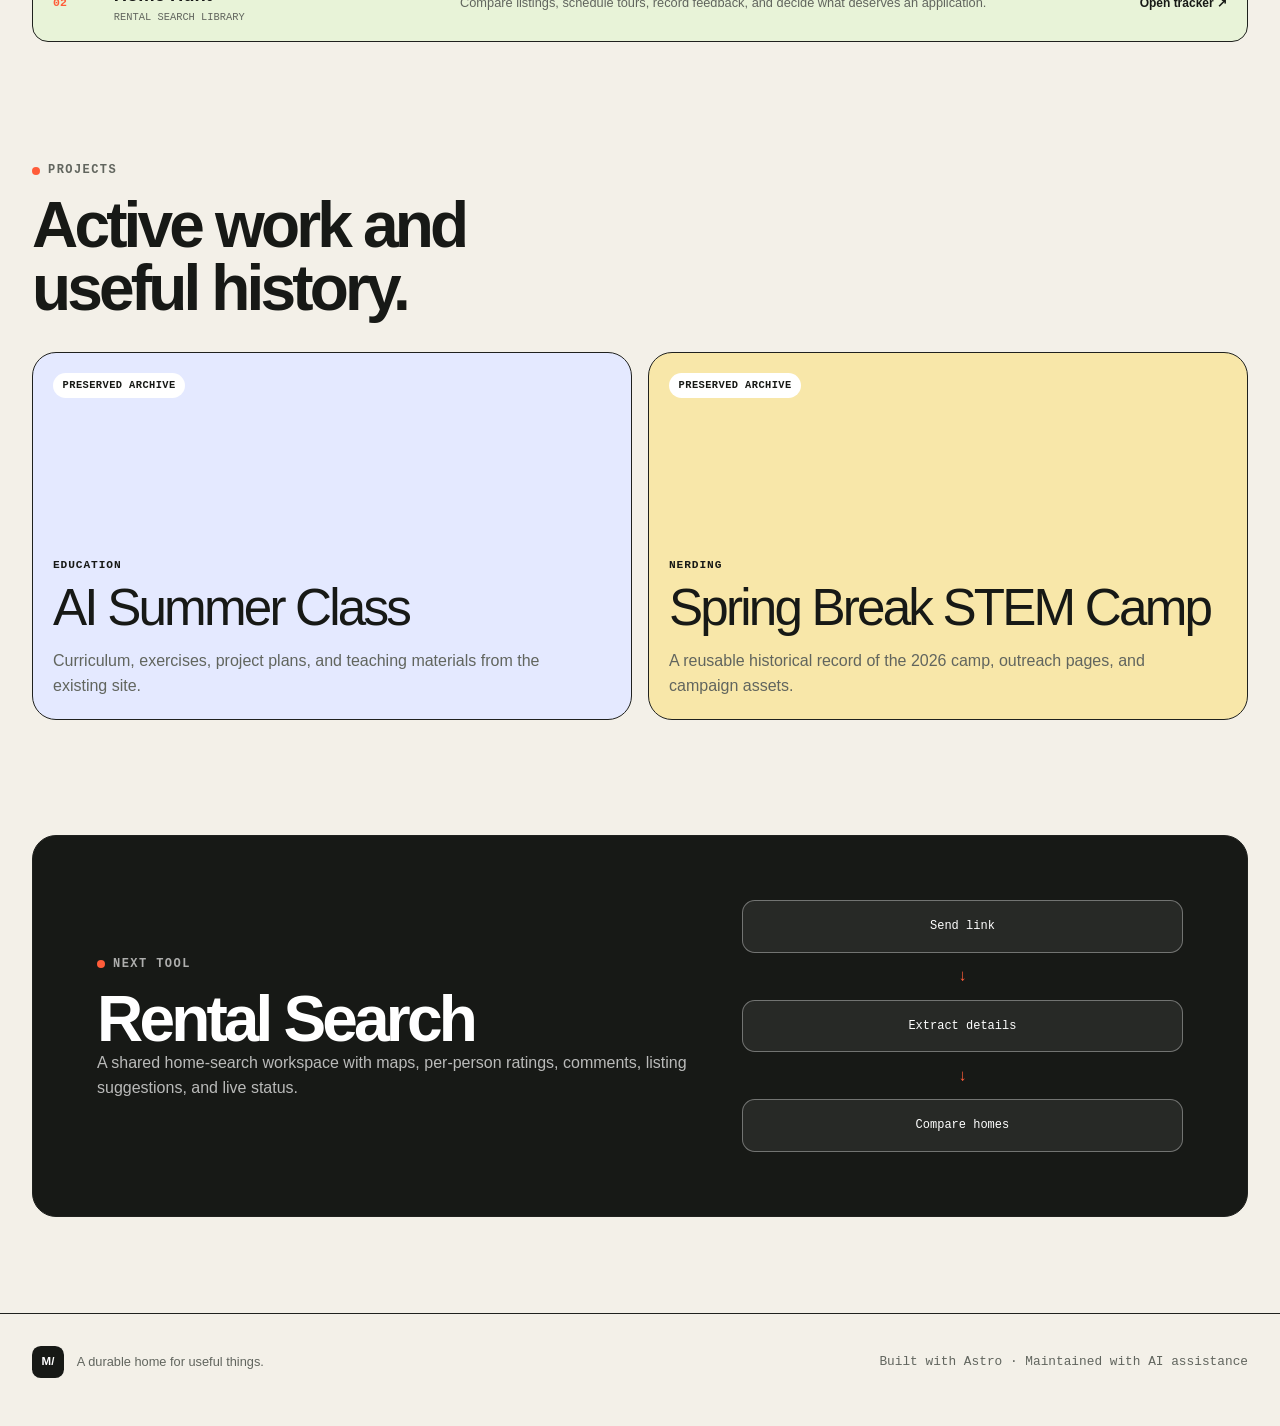
==== commit 4b36f8ba: "Add shared Home Hunt ratings comments and intake" ====
--- a/index.html
+++ b/index.html
@@ -1,2 +1 @@
-<!DOCTYPE html><html lang="en"><head><meta charset="UTF-8"><meta name="viewport" content="width=device-width"><meta name="generator" content="Astro v7.3.4"><meta name="description" content="A working index of Micah's archives, projects, and AI-assisted tools."><meta name="theme-color" content="#f3f0e8"><link rel="canonical" href="https://www.micahcs.com/"><link rel="icon" type="image/svg+xml" href="/favicon.svg"><meta property="og:type" content="website"><meta property="og:title" content="Micah's Index — Useful things, organized"><meta property="og:description" content="A working index of Micah's archives, projects, and AI-assisted tools."><meta property="og:url" content="https://www.micahcs.com/"><meta property="og:image" content="https://www.micahcs.com/social-card.png"><meta name="twitter:card" content="summary_large_image"><title>Micah&#39;s Index — Useful things, organized</title><link rel="stylesheet" href="/_astro/index.f87mc9J6.css"><link rel="stylesheet" href="/_astro/SiteLayout.Bh_FLiVn.css"></head><body><header class="site-header" data-site-header data-astro-cid-fzpbxy5g><div class="header-inner page-shell" data-astro-cid-fzpbxy5g><a class="wordmark" href="/" data-astro-cid-fzpbxy5g><span class="wordmark-mark" aria-hidden="true" data-astro-cid-fzpbxy5g>M<span data-astro-cid-fzpbxy5g>/</span></span><span class="wordmark-copy" data-astro-cid-fzpbxy5g><strong data-astro-cid-fzpbxy5g>Micah's Index</strong><small data-astro-cid-fzpbxy5g>Useful things, organized</small></span></a><nav class="desktop-nav" aria-label="Primary navigation" data-astro-cid-fzpbxy5g><a href="/" aria-current="page" data-astro-cid-fzpbxy5g>Home</a><a href="/libraries/" data-astro-cid-fzpbxy5g>Libraries</a><a href="/#projects" data-astro-cid-fzpbxy5g>Projects</a><a href="/#tools" data-astro-cid-fzpbxy5g>Tools</a></nav><div class="header-status" aria-label="Website status" data-astro-cid-fzpbxy5g><span data-astro-cid-fzpbxy5g></span>Building in public</div><button class="menu-toggle" type="button" aria-label="Open navigation" aria-expanded="false" aria-controls="mobile-navigation" data-menu-toggle data-astro-cid-fzpbxy5g><span data-astro-cid-fzpbxy5g></span><span data-astro-cid-fzpbxy5g></span></button></div><div class="mobile-panel" id="mobile-navigation" data-mobile-panel hidden data-astro-cid-fzpbxy5g><nav class="page-shell" aria-label="Mobile navigation" data-astro-cid-fzpbxy5g><a href="/" aria-current="page" data-astro-cid-fzpbxy5g><span data-astro-cid-fzpbxy5g>01</span>Home</a><a href="/libraries/" data-astro-cid-fzpbxy5g><span data-astro-cid-fzpbxy5g>02</span>Libraries</a><a href="/#projects" data-astro-cid-fzpbxy5g><span data-astro-cid-fzpbxy5g>03</span>Projects</a><a href="/#tools" data-astro-cid-fzpbxy5g><span data-astro-cid-fzpbxy5g>04</span>Tools</a></nav></div></header><script type="module">var e=document.querySelector(`[data-site-header]`),t=e?.querySelector(`[data-menu-toggle]`),n=e?.querySelector(`[data-mobile-panel]`);function r(e){t&&n&&(t.setAttribute(`aria-expanded`,String(e)),t.setAttribute(`aria-label`,e?`Close navigation`:`Open navigation`),n.hidden=!e,document.body.classList.toggle(`menu-open`,e))}t?.addEventListener(`click`,()=>{r(t.getAttribute(`aria-expanded`)!==`true`)}),n?.querySelectorAll(`a`).forEach(e=>e.addEventListener(`click`,()=>r(!1))),window.addEventListener(`keydown`,e=>{e.key===`Escape`&&r(!1)});
-//# sourceMappingURL=SiteHeader.astro_astro_type_script_index_0_lang.B_8Uokdv.js.map</script><main><section class="hero page-shell" data-astro-cid-lcdefpme><div class="hero-copy" data-astro-cid-lcdefpme><p class="eyebrow" data-astro-cid-lcdefpme>Personal knowledge workspace</p><h1 data-astro-cid-lcdefpme>A working index of <em data-astro-cid-lcdefpme>useful things.</em></h1><p class="hero-intro" data-astro-cid-lcdefpme>Collections, experiments, and practical tools—kept in one coherent place and built to improve over time.</p><div class="hero-actions" data-astro-cid-lcdefpme><a class="button-primary" href="/youtube/" data-astro-cid-lcdefpme>Browse the libraries<span aria-hidden="true" data-astro-cid-lcdefpme>↗</span></a><a class="button-secondary" href="#projects" data-astro-cid-lcdefpme>See what's being built</a></div></div><aside class="index-card" aria-label="Index status" data-astro-cid-lcdefpme><div class="index-card-head" data-astro-cid-lcdefpme><span data-astro-cid-lcdefpme>Index / 001</span><span class="live-pill" data-astro-cid-lcdefpme>Live</span></div><div class="index-illustration" aria-hidden="true" data-astro-cid-lcdefpme><div class="orbit orbit-one" data-astro-cid-lcdefpme></div><div class="orbit orbit-two" data-astro-cid-lcdefpme></div><div class="core" data-astro-cid-lcdefpme>154</div><span class="label label-one" data-astro-cid-lcdefpme>Videos</span><span class="label label-two" data-astro-cid-lcdefpme>Projects</span><span class="label label-three" data-astro-cid-lcdefpme>Tools</span></div><p data-astro-cid-lcdefpme>One shared system for everything Micah wants to keep, understand, or use again.</p></aside></section><section class="marquee" aria-label="Site principles" data-astro-cid-lcdefpme><div data-astro-cid-lcdefpme><span data-astro-cid-lcdefpme>Collect</span><b data-astro-cid-lcdefpme>✦</b><span data-astro-cid-lcdefpme>Organize</span><b data-astro-cid-lcdefpme>✦</b><span data-astro-cid-lcdefpme>Understand</span><b data-astro-cid-lcdefpme>✦</b><span data-astro-cid-lcdefpme>Use</span><b data-astro-cid-lcdefpme>✦</b><span aria-hidden="true" data-astro-cid-lcdefpme>Collect</span><b aria-hidden="true" data-astro-cid-lcdefpme>✦</b><span aria-hidden="true" data-astro-cid-lcdefpme>Organize</span><b aria-hidden="true" data-astro-cid-lcdefpme>✦</b><span aria-hidden="true" data-astro-cid-lcdefpme>Understand</span><b aria-hidden="true" data-astro-cid-lcdefpme>✦</b><span aria-hidden="true" data-astro-cid-lcdefpme>Use</span><b aria-hidden="true" data-astro-cid-lcdefpme>✦</b></div></section><section class="section-block page-shell" id="libraries" data-astro-cid-lcdefpme><div class="section-heading" data-astro-cid-lcdefpme><div data-astro-cid-lcdefpme><p class="eyebrow" data-astro-cid-lcdefpme>Libraries</p><h2 data-astro-cid-lcdefpme>Things worth finding again.</h2></div><p data-astro-cid-lcdefpme>Curated reference material with context—not a pile of forgotten bookmarks.</p></div><a class="feature-card" href="/youtube/" data-astro-cid-lcdefpme><div class="feature-card-number" data-astro-cid-lcdefpme>01</div><div class="feature-card-copy" data-astro-cid-lcdefpme><span class="feature-kicker" data-astro-cid-lcdefpme>Now available</span><h3 data-astro-cid-lcdefpme>YouTube archive</h3><p data-astro-cid-lcdefpme>154 researched videos across AI, coding, design, business, productivity, and more.</p><span class="feature-link" data-astro-cid-lcdefpme>Open the archive <b data-astro-cid-lcdefpme>↗</b></span></div><div class="feature-card-stats" data-astro-cid-lcdefpme><div data-astro-cid-lcdefpme><strong data-astro-cid-lcdefpme>154</strong><span data-astro-cid-lcdefpme>Videos</span></div><div data-astro-cid-lcdefpme><strong data-astro-cid-lcdefpme>72</strong><span data-astro-cid-lcdefpme>Channels</span></div><div data-astro-cid-lcdefpme><strong data-astro-cid-lcdefpme>10</strong><span data-astro-cid-lcdefpme>Categories</span></div></div></a><a class="home-hunt-row" href="/rentals/" data-astro-cid-lcdefpme><span data-astro-cid-lcdefpme>02</span><div data-astro-cid-lcdefpme><b data-astro-cid-lcdefpme>Home Hunt</b><small data-astro-cid-lcdefpme>Rental Search Library</small></div><p data-astro-cid-lcdefpme>Compare listings, schedule tours, record feedback, and decide what deserves an application.</p><strong data-astro-cid-lcdefpme>Open tracker ↗</strong></a></section><section class="section-block page-shell" id="projects" data-astro-cid-lcdefpme><div class="section-heading compact" data-astro-cid-lcdefpme><div data-astro-cid-lcdefpme><p class="eyebrow" data-astro-cid-lcdefpme>Projects</p><h2 data-astro-cid-lcdefpme>Active work and useful history.</h2></div></div><div class="card-grid" data-astro-cid-lcdefpme><article class="project-card blue" data-astro-cid-lcdefpme><span class="card-status" data-astro-cid-lcdefpme>Migration queued</span><div data-astro-cid-lcdefpme><p data-astro-cid-lcdefpme>Education</p><h3 data-astro-cid-lcdefpme>AI Summer Class</h3><p data-astro-cid-lcdefpme>Curriculum, exercises, project plans, and teaching materials from the existing site.</p></div></article><article class="project-card yellow" data-astro-cid-lcdefpme><span class="card-status" data-astro-cid-lcdefpme>Archive candidate</span><div data-astro-cid-lcdefpme><p data-astro-cid-lcdefpme>Nerding</p><h3 data-astro-cid-lcdefpme>Spring Break STEM Camp</h3><p data-astro-cid-lcdefpme>A reusable historical record of the 2026 camp, outreach pages, and campaign assets.</p></div></article></div></section><section class="section-block page-shell" id="tools" data-astro-cid-lcdefpme><div class="tool-card" data-astro-cid-lcdefpme><div data-astro-cid-lcdefpme><p class="eyebrow" data-astro-cid-lcdefpme>Next tool</p><h2 data-astro-cid-lcdefpme>Rental Search</h2><p data-astro-cid-lcdefpme>A private, conversational home-search workspace with maps, ratings, notes, and listing status.</p></div><div class="tool-diagram" aria-hidden="true" data-astro-cid-lcdefpme><span data-astro-cid-lcdefpme>Send link</span><b data-astro-cid-lcdefpme>→</b><span data-astro-cid-lcdefpme>Extract details</span><b data-astro-cid-lcdefpme>→</b><span data-astro-cid-lcdefpme>Compare homes</span></div></div></section></main><footer class="site-footer" data-astro-cid-nns7i3if><div class="page-shell footer-inner" data-astro-cid-nns7i3if><div data-astro-cid-nns7i3if><span class="footer-mark" data-astro-cid-nns7i3if>M/</span><p data-astro-cid-nns7i3if>A durable home for useful things.</p></div><p class="footer-meta" data-astro-cid-nns7i3if>Built with Astro · Maintained with AI assistance</p></div></footer></body></html>+<!DOCTYPE html><html lang="en"><head><meta charset="UTF-8"><meta name="viewport" content="width=device-width"><meta name="generator" content="Astro v7.3.4"><meta name="description" content="A working index of Micah's archives, projects, and AI-assisted tools."><meta name="theme-color" content="#f3f0e8"><link rel="canonical" href="https://www.micahcs.com/"><link rel="icon" type="image/svg+xml" href="/favicon.svg"><meta property="og:type" content="website"><meta property="og:title" content="Micah's Index — Useful things, organized"><meta property="og:description" content="A working index of Micah's archives, projects, and AI-assisted tools."><meta property="og:url" content="https://www.micahcs.com/"><meta property="og:image" content="https://www.micahcs.com/social-card.png"><meta name="twitter:card" content="summary_large_image"><title>Micah&#39;s Index — Useful things, organized</title><link rel="stylesheet" href="/_astro/index.f87mc9J6.css"><link rel="stylesheet" href="/_astro/SiteLayout.xdQ6FEmO.css"></head><body><header class="site-header" data-site-header data-astro-cid-fzpbxy5g><div class="header-inner page-shell" data-astro-cid-fzpbxy5g><a class="wordmark" href="https://www.micahcs.com/" data-astro-cid-fzpbxy5g><span class="wordmark-mark" aria-hidden="true" data-astro-cid-fzpbxy5g>M<span data-astro-cid-fzpbxy5g>/</span></span><span class="wordmark-copy" data-astro-cid-fzpbxy5g><strong data-astro-cid-fzpbxy5g>Micah's Index</strong><small data-astro-cid-fzpbxy5g>Useful things, organized</small></span></a><nav class="desktop-nav" aria-label="Primary navigation" data-astro-cid-fzpbxy5g><a href="https://www.micahcs.com/" aria-current="page" data-astro-cid-fzpbxy5g>Home</a><a href="https://www.micahcs.com/libraries/" data-astro-cid-fzpbxy5g>Libraries</a><a href="https://youtube.micahcs.com/" data-astro-cid-fzpbxy5g>YouTube</a><a href="https://hunt.micahcs.com/rentals/" data-astro-cid-fzpbxy5g>Home Hunt</a><a href="https://www.micahcs.com/#projects" data-astro-cid-fzpbxy5g>Projects</a></nav><div class="header-status" aria-label="Website status" data-astro-cid-fzpbxy5g><span data-astro-cid-fzpbxy5g></span>Building in public</div><button class="menu-toggle" type="button" aria-label="Open navigation" aria-expanded="false" aria-controls="mobile-navigation" data-menu-toggle data-astro-cid-fzpbxy5g><span data-astro-cid-fzpbxy5g></span><span data-astro-cid-fzpbxy5g></span></button></div><div class="mobile-panel" id="mobile-navigation" data-mobile-panel hidden data-astro-cid-fzpbxy5g><nav class="page-shell" aria-label="Mobile navigation" data-astro-cid-fzpbxy5g><a href="https://www.micahcs.com/" aria-current="page" data-astro-cid-fzpbxy5g><span data-astro-cid-fzpbxy5g>01</span>Home</a><a href="https://www.micahcs.com/libraries/" data-astro-cid-fzpbxy5g><span data-astro-cid-fzpbxy5g>02</span>Libraries</a><a href="https://youtube.micahcs.com/" data-astro-cid-fzpbxy5g><span data-astro-cid-fzpbxy5g>03</span>YouTube</a><a href="https://hunt.micahcs.com/rentals/" data-astro-cid-fzpbxy5g><span data-astro-cid-fzpbxy5g>04</span>Home Hunt</a><a href="https://www.micahcs.com/#projects" data-astro-cid-fzpbxy5g><span data-astro-cid-fzpbxy5g>05</span>Projects</a></nav></div></header><script type="module">var e=document.querySelector(`[data-site-header]`),t=e?.querySelector(`[data-menu-toggle]`),n=e?.querySelector(`[data-mobile-panel]`);function r(e){t&&n&&(t.setAttribute(`aria-expanded`,String(e)),t.setAttribute(`aria-label`,e?`Close navigation`:`Open navigation`),n.hidden=!e,document.body.classList.toggle(`menu-open`,e))}t?.addEventListener(`click`,()=>{r(t.getAttribute(`aria-expanded`)!==`true`)}),n?.querySelectorAll(`a`).forEach(e=>e.addEventListener(`click`,()=>r(!1))),window.addEventListener(`keydown`,e=>{e.key===`Escape`&&r(!1)});</script><main><section class="hero page-shell" data-astro-cid-lcdefpme><div class="hero-copy" data-astro-cid-lcdefpme><p class="eyebrow" data-astro-cid-lcdefpme>Personal knowledge workspace</p><h1 data-astro-cid-lcdefpme>A working index of <em data-astro-cid-lcdefpme>useful things.</em></h1><p class="hero-intro" data-astro-cid-lcdefpme>Collections, experiments, and practical tools—kept in one coherent place and built to improve over time.</p><div class="hero-actions" data-astro-cid-lcdefpme><a class="button-primary" href="https://youtube.micahcs.com/" data-astro-cid-lcdefpme>Browse the libraries<span aria-hidden="true" data-astro-cid-lcdefpme>↗</span></a><a class="button-secondary" href="#projects" data-astro-cid-lcdefpme>See what's being built</a></div></div><aside class="index-card" aria-label="Index status" data-astro-cid-lcdefpme><div class="index-card-head" data-astro-cid-lcdefpme><span data-astro-cid-lcdefpme>Index / 001</span><span class="live-pill" data-astro-cid-lcdefpme>Live</span></div><div class="index-illustration" aria-hidden="true" data-astro-cid-lcdefpme><div class="orbit orbit-one" data-astro-cid-lcdefpme></div><div class="orbit orbit-two" data-astro-cid-lcdefpme></div><div class="core" data-astro-cid-lcdefpme>154</div><span class="label label-one" data-astro-cid-lcdefpme>Videos</span><span class="label label-two" data-astro-cid-lcdefpme>Projects</span><span class="label label-three" data-astro-cid-lcdefpme>Tools</span></div><p data-astro-cid-lcdefpme>One shared system for everything Micah wants to keep, understand, or use again.</p></aside></section><section class="marquee" aria-label="Site principles" data-astro-cid-lcdefpme><div data-astro-cid-lcdefpme><span data-astro-cid-lcdefpme>Collect</span><b data-astro-cid-lcdefpme>✦</b><span data-astro-cid-lcdefpme>Organize</span><b data-astro-cid-lcdefpme>✦</b><span data-astro-cid-lcdefpme>Understand</span><b data-astro-cid-lcdefpme>✦</b><span data-astro-cid-lcdefpme>Use</span><b data-astro-cid-lcdefpme>✦</b><span aria-hidden="true" data-astro-cid-lcdefpme>Collect</span><b aria-hidden="true" data-astro-cid-lcdefpme>✦</b><span aria-hidden="true" data-astro-cid-lcdefpme>Organize</span><b aria-hidden="true" data-astro-cid-lcdefpme>✦</b><span aria-hidden="true" data-astro-cid-lcdefpme>Understand</span><b aria-hidden="true" data-astro-cid-lcdefpme>✦</b><span aria-hidden="true" data-astro-cid-lcdefpme>Use</span><b aria-hidden="true" data-astro-cid-lcdefpme>✦</b></div></section><section class="section-block page-shell" id="libraries" data-astro-cid-lcdefpme><div class="section-heading" data-astro-cid-lcdefpme><div data-astro-cid-lcdefpme><p class="eyebrow" data-astro-cid-lcdefpme>Libraries</p><h2 data-astro-cid-lcdefpme>Things worth finding again.</h2></div><p data-astro-cid-lcdefpme>Curated reference material with context—not a pile of forgotten bookmarks.</p></div><a class="feature-card" href="https://youtube.micahcs.com/" data-astro-cid-lcdefpme><div class="feature-card-number" data-astro-cid-lcdefpme>01</div><div class="feature-card-copy" data-astro-cid-lcdefpme><span class="feature-kicker" data-astro-cid-lcdefpme>Now available</span><h3 data-astro-cid-lcdefpme>YouTube archive</h3><p data-astro-cid-lcdefpme>154 researched videos across AI, coding, design, business, productivity, and more.</p><span class="feature-link" data-astro-cid-lcdefpme>Open the archive <b data-astro-cid-lcdefpme>↗</b></span></div><div class="feature-card-stats" data-astro-cid-lcdefpme><div data-astro-cid-lcdefpme><strong data-astro-cid-lcdefpme>154</strong><span data-astro-cid-lcdefpme>Videos</span></div><div data-astro-cid-lcdefpme><strong data-astro-cid-lcdefpme>72</strong><span data-astro-cid-lcdefpme>Channels</span></div><div data-astro-cid-lcdefpme><strong data-astro-cid-lcdefpme>10</strong><span data-astro-cid-lcdefpme>Categories</span></div></div></a><a class="home-hunt-row" href="https://hunt.micahcs.com/rentals/" data-astro-cid-lcdefpme><span data-astro-cid-lcdefpme>02</span><div data-astro-cid-lcdefpme><b data-astro-cid-lcdefpme>Home Hunt</b><small data-astro-cid-lcdefpme>Rental Search Library</small></div><p data-astro-cid-lcdefpme>Compare listings, schedule tours, record feedback, and decide what deserves an application.</p><strong data-astro-cid-lcdefpme>Open tracker ↗</strong></a></section><section class="section-block page-shell" id="projects" data-astro-cid-lcdefpme><div class="section-heading compact" data-astro-cid-lcdefpme><div data-astro-cid-lcdefpme><p class="eyebrow" data-astro-cid-lcdefpme>Projects</p><h2 data-astro-cid-lcdefpme>Active work and useful history.</h2></div></div><div class="card-grid" data-astro-cid-lcdefpme><a class="project-card blue" href="/projects/ai-class/" data-astro-cid-lcdefpme><span class="card-status" data-astro-cid-lcdefpme>Preserved archive</span><div data-astro-cid-lcdefpme><p data-astro-cid-lcdefpme>Education</p><h3 data-astro-cid-lcdefpme>AI Summer Class</h3><p data-astro-cid-lcdefpme>Curriculum, exercises, project plans, and teaching materials from the existing site.</p></div></a><a class="project-card yellow" href="/projects/spring-break/" data-astro-cid-lcdefpme><span class="card-status" data-astro-cid-lcdefpme>Preserved archive</span><div data-astro-cid-lcdefpme><p data-astro-cid-lcdefpme>Nerding</p><h3 data-astro-cid-lcdefpme>Spring Break STEM Camp</h3><p data-astro-cid-lcdefpme>A reusable historical record of the 2026 camp, outreach pages, and campaign assets.</p></div></a></div></section><section class="section-block page-shell" id="tools" data-astro-cid-lcdefpme><div class="tool-card" data-astro-cid-lcdefpme><div data-astro-cid-lcdefpme><p class="eyebrow" data-astro-cid-lcdefpme>Next tool</p><h2 data-astro-cid-lcdefpme>Rental Search</h2><p data-astro-cid-lcdefpme>A shared home-search workspace with maps, per-person ratings, comments, listing suggestions, and live status.</p></div><div class="tool-diagram" aria-hidden="true" data-astro-cid-lcdefpme><span data-astro-cid-lcdefpme>Send link</span><b data-astro-cid-lcdefpme>→</b><span data-astro-cid-lcdefpme>Extract details</span><b data-astro-cid-lcdefpme>→</b><span data-astro-cid-lcdefpme>Compare homes</span></div></div></section></main><footer class="site-footer" data-astro-cid-nns7i3if><div class="page-shell footer-inner" data-astro-cid-nns7i3if><div data-astro-cid-nns7i3if><span class="footer-mark" data-astro-cid-nns7i3if>M/</span><p data-astro-cid-nns7i3if>A durable home for useful things.</p></div><p class="footer-meta" data-astro-cid-nns7i3if>Built with Astro · Maintained with AI assistance</p></div></footer></body></html>
--- a/_astro/SiteLayout.xdQ6FEmO.css
+++ b/_astro/SiteLayout.xdQ6FEmO.css
@@ -0,0 +1 @@
+.site-footer[data-astro-cid-nns7i3if]{border-top:1px solid var(--line-strong);margin-top:6rem}.footer-inner[data-astro-cid-nns7i3if]{flex-direction:column;gap:2rem;padding-block:2rem 3rem;display:flex}.footer-inner[data-astro-cid-nns7i3if]>div[data-astro-cid-nns7i3if]{align-items:center;gap:.8rem;display:flex}.footer-inner[data-astro-cid-nns7i3if] p[data-astro-cid-nns7i3if]{color:var(--ink-soft);margin:0;font-size:.8rem}.footer-mark[data-astro-cid-nns7i3if]{background:var(--ink);color:#fff;border-radius:.55rem;place-items:center;width:2rem;height:2rem;font-size:.72rem;font-weight:850;display:grid}.footer-meta[data-astro-cid-nns7i3if]{font-family:var(--font-mono)}@media (width>=48rem){.footer-inner[data-astro-cid-nns7i3if]{flex-direction:row;justify-content:space-between;align-items:center}}.site-header[data-astro-cid-fzpbxy5g]{z-index:50;background:color-mix(in srgb, var(--canvas) 88%, transparent);backdrop-filter:blur(16px);border-bottom:1px solid #1f211e2e;position:sticky;top:0}.header-inner[data-astro-cid-fzpbxy5g]{grid-template-columns:1fr auto;align-items:center;gap:1.5rem;min-height:5rem;display:grid}.wordmark[data-astro-cid-fzpbxy5g]{align-items:center;gap:.8rem;width:fit-content;text-decoration:none;display:inline-flex}.wordmark-mark[data-astro-cid-fzpbxy5g]{border:1px solid var(--line-strong);background:var(--ink);color:#fff;letter-spacing:-.06em;width:2.75rem;height:2.75rem;box-shadow:3px 3px 0 var(--coral);border-radius:.8rem;place-items:center;font-size:1.05rem;font-weight:850;display:grid}.wordmark-mark[data-astro-cid-fzpbxy5g] span[data-astro-cid-fzpbxy5g]{color:var(--coral)}.wordmark-copy[data-astro-cid-fzpbxy5g]{line-height:1.05;display:grid}.wordmark-copy[data-astro-cid-fzpbxy5g] strong[data-astro-cid-fzpbxy5g]{letter-spacing:-.02em;font-size:.98rem}.wordmark-copy[data-astro-cid-fzpbxy5g] small[data-astro-cid-fzpbxy5g]{color:var(--ink-soft);margin-top:.3rem;font-size:.7rem}.desktop-nav[data-astro-cid-fzpbxy5g],.header-status[data-astro-cid-fzpbxy5g]{display:none}.menu-toggle[data-astro-cid-fzpbxy5g]{border:1px solid var(--line-strong);background:var(--surface-strong);border-radius:999px;place-content:center;gap:.38rem;width:2.75rem;height:2.75rem;display:grid}.menu-toggle[data-astro-cid-fzpbxy5g] span[data-astro-cid-fzpbxy5g]{background:var(--ink);width:1.15rem;height:2px;transition:transform .16s;display:block}.menu-toggle[data-astro-cid-fzpbxy5g][aria-expanded=true] span[data-astro-cid-fzpbxy5g]:first-child{transform:translateY(4px)rotate(45deg)}.menu-toggle[data-astro-cid-fzpbxy5g][aria-expanded=true] span[data-astro-cid-fzpbxy5g]:last-child{transform:translateY(-4px)rotate(-45deg)}.mobile-panel[data-astro-cid-fzpbxy5g]{background:var(--canvas);min-height:calc(100dvh - 5.05rem);position:fixed;inset:5.05rem 0 0}.mobile-panel[data-astro-cid-fzpbxy5g][hidden]{display:none}.mobile-panel[data-astro-cid-fzpbxy5g] nav[data-astro-cid-fzpbxy5g]{padding-block:1rem 3rem;display:grid}.mobile-panel[data-astro-cid-fzpbxy5g] a[data-astro-cid-fzpbxy5g]{border-bottom:1px solid var(--line);letter-spacing:-.05em;align-items:baseline;gap:1rem;padding:1.1rem 0;font-size:clamp(1.7rem,9vw,3rem);font-weight:760;text-decoration:none;display:flex}.mobile-panel[data-astro-cid-fzpbxy5g] a[data-astro-cid-fzpbxy5g] span[data-astro-cid-fzpbxy5g]{color:var(--coral);font-family:var(--font-mono);letter-spacing:0;font-size:.7rem}@media (width>=61rem){.header-inner[data-astro-cid-fzpbxy5g]{grid-template-columns:1fr auto 1fr;min-height:5.4rem}.desktop-nav[data-astro-cid-fzpbxy5g]{border:1px solid var(--line);background:#ffffff85;border-radius:999px;align-items:center;gap:.3rem;padding:.28rem;display:flex}.desktop-nav[data-astro-cid-fzpbxy5g] a[data-astro-cid-fzpbxy5g]{color:var(--ink-soft);border-radius:999px;padding:.6rem .9rem;font-size:.82rem;font-weight:700;text-decoration:none}.desktop-nav[data-astro-cid-fzpbxy5g] a[data-astro-cid-fzpbxy5g]:hover,.desktop-nav[data-astro-cid-fzpbxy5g] a[data-astro-cid-fzpbxy5g][aria-current=page]{background:var(--surface-strong);color:var(--ink);box-shadow:0 1px 4px #1719161a}.header-status[data-astro-cid-fzpbxy5g]{color:var(--ink-soft);font-family:var(--font-mono);letter-spacing:.04em;text-transform:uppercase;justify-self:end;align-items:center;gap:.55rem;font-size:.68rem;font-weight:650;display:flex}.header-status[data-astro-cid-fzpbxy5g] span[data-astro-cid-fzpbxy5g]{background:#57ad68;border-radius:999px;width:.55rem;height:.55rem;box-shadow:0 0 0 4px #57ad6826}.menu-toggle[data-astro-cid-fzpbxy5g]{display:none}}@layer properties{@supports (((-webkit-hyphens:none)) and (not (margin-trim:inline))) or ((-moz-orient:inline) and (not (color:rgb(from red r g b)))){*,:before,:after,::backdrop{--tw-rotate-x:initial;--tw-rotate-y:initial;--tw-rotate-z:initial;--tw-skew-x:initial;--tw-skew-y:initial;--tw-border-style:solid;--tw-shadow:0 0 #0000;--tw-shadow-color:initial;--tw-shadow-alpha:100%;--tw-inset-shadow:0 0 #0000;--tw-inset-shadow-color:initial;--tw-inset-shadow-alpha:100%;--tw-ring-color:initial;--tw-ring-shadow:0 0 #0000;--tw-inset-ring-color:initial;--tw-inset-ring-shadow:0 0 #0000;--tw-ring-inset:initial;--tw-ring-offset-width:0px;--tw-ring-offset-color:#fff;--tw-ring-offset-shadow:0 0 #0000;--tw-outline-style:solid;--tw-blur:initial;--tw-brightness:initial;--tw-contrast:initial;--tw-grayscale:initial;--tw-hue-rotate:initial;--tw-invert:initial;--tw-opacity:initial;--tw-saturate:initial;--tw-sepia:initial;--tw-drop-shadow:initial;--tw-drop-shadow-color:initial;--tw-drop-shadow-alpha:100%;--tw-drop-shadow-size:initial;--tw-backdrop-blur:initial;--tw-backdrop-brightness:initial;--tw-backdrop-contrast:initial;--tw-backdrop-grayscale:initial;--tw-backdrop-hue-rotate:initial;--tw-backdrop-invert:initial;--tw-backdrop-opacity:initial;--tw-backdrop-saturate:initial;--tw-backdrop-sepia:initial;--tw-ease:initial}}}@layer theme{:root,:host{--font-sans:"Avenir Next", "Segoe UI", Helvetica, Arial, sans-serif;--font-mono:"SFMono-Regular", Consolas, "Liberation Mono", monospace;--spacing:.25rem;--radius-md:.375rem;--radius-lg:.5rem;--ease-in-out:cubic-bezier(.4, 0, .2, 1);--default-transition-duration:.15s;--default-transition-timing-function:cubic-bezier(.4, 0, .2, 1);--default-font-family:var(--font-sans);--default-mono-font-family:var(--font-mono)}}@layer base{*,:after,:before,::backdrop{box-sizing:border-box;border:0 solid;margin:0;padding:0}::file-selector-button{box-sizing:border-box;border:0 solid;margin:0;padding:0}html,:host{-webkit-text-size-adjust:100%;tab-size:4;line-height:1.5;font-family:var(--default-font-family,-apple-system, BlinkMacSystemFont, "Segoe UI", Roboto, "Helvetica Neue", "Noto Sans", Arial, sans-serif, "Apple Color Emoji", "Segoe UI Emoji", "Segoe UI Symbol", "Noto Color Emoji");font-feature-settings:var(--default-font-feature-settings,normal);font-variation-settings:var(--default-font-variation-settings,normal);-webkit-tap-highlight-color:transparent}hr{height:0;color:inherit;border-top-width:1px}abbr:where([title]){text-decoration:underline dotted}h1,h2,h3,h4,h5,h6{font-size:inherit;font-weight:inherit}a{color:inherit;-webkit-text-decoration:inherit;-webkit-text-decoration:inherit;-webkit-text-decoration:inherit;text-decoration:inherit}b,strong{font-weight:bolder}code,kbd,samp,pre{font-family:var(--default-mono-font-family,ui-monospace, SFMono-Regular, Menlo, Monaco, Consolas, "Liberation Mono", "Courier New", monospace);font-feature-settings:var(--default-mono-font-feature-settings,normal);font-variation-settings:var(--default-mono-font-variation-settings,normal);font-size:1em}small{font-size:80%}sub,sup{vertical-align:baseline;font-size:75%;line-height:0;position:relative}sub{bottom:-.25em}sup{top:-.5em}table{text-indent:0;border-color:inherit;border-collapse:collapse}:-moz-focusring:where(:not(iframe)){outline:auto}progress{vertical-align:baseline}summary{display:list-item}ol,ul,menu{list-style:none}img,svg,video,canvas,audio,iframe,embed,object{vertical-align:middle;display:block}img,video{max-width:100%;height:auto}button,input,select,optgroup,textarea{font:inherit;font-feature-settings:inherit;font-variation-settings:inherit;letter-spacing:inherit;color:inherit;opacity:1;background-color:#0000;border-radius:0}::file-selector-button{font:inherit;font-feature-settings:inherit;font-variation-settings:inherit;letter-spacing:inherit;color:inherit;opacity:1;background-color:#0000;border-radius:0}:where(select:is([multiple],[size])) optgroup{font-weight:bolder}:where(select:is([multiple],[size])) optgroup option{padding-inline-start:20px}::file-selector-button{margin-inline-end:4px}::placeholder{opacity:1}@supports (not ((-webkit-appearance:-apple-pay-button))) or (contain-intrinsic-size:1px){::placeholder{color:currentColor}@supports (color:color-mix(in lab, red, red)){::placeholder{color:color-mix(in oklab, currentcolor 50%, transparent)}}}textarea{resize:vertical}::-webkit-search-decoration{-webkit-appearance:none}::-webkit-date-and-time-value{min-height:1lh;text-align:inherit}::-webkit-datetime-edit{display:inline-flex}::-webkit-datetime-edit-fields-wrapper{padding:0}::-webkit-datetime-edit{padding-block:0}::-webkit-datetime-edit-year-field{padding-block:0}::-webkit-datetime-edit-month-field{padding-block:0}::-webkit-datetime-edit-day-field{padding-block:0}::-webkit-datetime-edit-hour-field{padding-block:0}::-webkit-datetime-edit-minute-field{padding-block:0}::-webkit-datetime-edit-second-field{padding-block:0}::-webkit-datetime-edit-millisecond-field{padding-block:0}::-webkit-datetime-edit-meridiem-field{padding-block:0}::-webkit-calendar-picker-indicator{line-height:1}:-moz-ui-invalid{box-shadow:none}button,input:where([type=button],[type=reset],[type=submit]){appearance:button}::file-selector-button{appearance:button}::-webkit-inner-spin-button{height:auto}::-webkit-outer-spin-button{height:auto}[hidden]:where(:not([hidden=until-found])){display:none!important}}@layer components;@layer utilities{.visible{visibility:visible}.sr-only{clip-path:inset(50%);white-space:nowrap;border-width:0;width:1px;height:1px;margin:-1px;padding:0;position:absolute;overflow:hidden}.static{position:static}.top-10{top:calc(var(--spacing) * 10)}.isolate{isolation:isolate}.container{width:100%}@media (width>=40rem){.container{max-width:40rem}}@media (width>=48rem){.container{max-width:48rem}}@media (width>=64rem){.container{max-width:64rem}}@media (width>=80rem){.container{max-width:80rem}}@media (width>=96rem){.container{max-width:96rem}}.block{display:block}.contents{display:contents}.flex{display:flex}.grid{display:grid}.hidden{display:none}.inline{display:inline}.table{display:table}.flex-shrink,.shrink{flex-shrink:1}.border-collapse{border-collapse:collapse}.transform{transform:var(--tw-rotate-x,) var(--tw-rotate-y,) var(--tw-rotate-z,) var(--tw-skew-x,) var(--tw-skew-y,)}.resize{resize:both}.flex-wrap{flex-wrap:wrap}.border{border-style:var(--tw-border-style);border-width:1px}.italic{font-style:italic}.shadow{--tw-shadow:0 1px 3px 0 var(--tw-shadow-color,#0000001a), 0 1px 2px -1px var(--tw-shadow-color,#0000001a);box-shadow:var(--tw-inset-shadow), var(--tw-inset-ring-shadow), var(--tw-ring-offset-shadow), var(--tw-ring-shadow), var(--tw-shadow)}.outline{outline-style:var(--tw-outline-style);outline-width:1px}.filter{filter:var(--tw-blur,) var(--tw-brightness,) var(--tw-contrast,) var(--tw-grayscale,) var(--tw-hue-rotate,) var(--tw-invert,) var(--tw-saturate,) var(--tw-sepia,) var(--tw-drop-shadow,)}.backdrop-filter{backdrop-filter:var(--tw-backdrop-blur,) var(--tw-backdrop-brightness,) var(--tw-backdrop-contrast,) var(--tw-backdrop-grayscale,) var(--tw-backdrop-hue-rotate,) var(--tw-backdrop-invert,) var(--tw-backdrop-opacity,) var(--tw-backdrop-saturate,) var(--tw-backdrop-sepia,)}.transition{transition-property:color,background-color,border-color,outline-color,text-decoration-color,fill,stroke,--tw-gradient-from,--tw-gradient-via,--tw-gradient-to,opacity,box-shadow,transform,translate,scale,rotate,filter,-webkit-backdrop-filter,backdrop-filter,display,content-visibility,overlay,pointer-events;transition-timing-function:var(--tw-ease,var(--default-transition-timing-function));transition-duration:var(--tw-duration,var(--default-transition-duration))}.ease-in-out{--tw-ease:var(--ease-in-out);transition-timing-function:var(--ease-in-out)}}:root{color-scheme:light;--canvas:#f3f0e8;--surface:#fffdf8;--surface-strong:#fff;--ink:#171916;--ink-soft:#61655e;--line:#d7d4ca;--line-strong:#1f211e;--coral:#ff5c39;--coral-soft:#ffe1d7;--blue:#3756d8;--blue-soft:#e4e9ff;--green:#b7dc8b;--green-soft:#e8f3d8;--yellow:#f3cf64;--radius-sm:.65rem;--radius-md:1rem;--radius-lg:1.5rem;--shadow-card:0 1px 0 #17191614, 0 18px 45px #1719160f;--page-width:90rem}*{box-sizing:border-box}html{scroll-behavior:smooth;background:var(--canvas)}body{background:radial-gradient(circle at 10% 0%, #f3cf642e, transparent 28rem), var(--canvas);min-width:20rem;color:var(--ink);font-family:var(--font-sans);text-rendering:optimizelegibility;-webkit-font-smoothing:antialiased;margin:0;font-size:1rem;line-height:1.55}body.menu-open{overflow:hidden}a{color:inherit;text-underline-offset:.18em;text-decoration-thickness:.08em}button,input,select{color:inherit;font:inherit}button,select{cursor:pointer}img{max-width:100%;display:block}::selection{background:var(--yellow);color:var(--ink)}:focus-visible{outline:3px solid var(--blue);outline-offset:3px}.page-shell{width:min(calc(100% - 2rem), var(--page-width));margin-inline:auto}.eyebrow{color:var(--ink-soft);font-family:var(--font-mono);letter-spacing:.12em;text-transform:uppercase;align-items:center;gap:.5rem;margin:0;font-size:.75rem;font-weight:700;display:inline-flex}.eyebrow:before{background:var(--coral);content:"";border-radius:999px;width:.5rem;height:.5rem}.button-primary,.button-secondary{border:1px solid var(--line-strong);border-radius:999px;justify-content:center;align-items:center;gap:.55rem;min-height:2.9rem;padding:.7rem 1.05rem;font-size:.9rem;font-weight:750;line-height:1;text-decoration:none;transition:transform .15s,box-shadow .15s,background .15s;display:inline-flex}.button-primary{background:var(--ink);color:#fff;box-shadow:3px 3px 0 var(--coral)}.button-secondary{background:var(--surface-strong);color:var(--ink)}.button-primary:hover,.button-secondary:hover{box-shadow:4px 4px 0 var(--coral);transform:translate(-1px,-1px)}.sr-only{clip:rect(0, 0, 0, 0);white-space:nowrap;border:0;width:1px;height:1px;margin:-1px;padding:0;position:absolute;overflow:hidden}@media (width>=48rem){.page-shell{width:min(calc(100% - 4rem), var(--page-width))}}@media (prefers-reduced-motion:reduce){*,:before,:after{scroll-behavior:auto!important;transition-duration:.01ms!important;animation-duration:.01ms!important;animation-iteration-count:1!important}}@property --tw-rotate-x{syntax:"*";inherits:false}@property --tw-rotate-y{syntax:"*";inherits:false}@property --tw-rotate-z{syntax:"*";inherits:false}@property --tw-skew-x{syntax:"*";inherits:false}@property --tw-skew-y{syntax:"*";inherits:false}@property --tw-border-style{syntax:"*";inherits:false;initial-value:solid}@property --tw-shadow{syntax:"*";inherits:false;initial-value:0 0 #0000}@property --tw-shadow-color{syntax:"*";inherits:false}@property --tw-shadow-alpha{syntax:"<percentage>";inherits:false;initial-value:100%}@property --tw-inset-shadow{syntax:"*";inherits:false;initial-value:0 0 #0000}@property --tw-inset-shadow-color{syntax:"*";inherits:false}@property --tw-inset-shadow-alpha{syntax:"<percentage>";inherits:false;initial-value:100%}@property --tw-ring-color{syntax:"*";inherits:false}@property --tw-ring-shadow{syntax:"*";inherits:false;initial-value:0 0 #0000}@property --tw-inset-ring-color{syntax:"*";inherits:false}@property --tw-inset-ring-shadow{syntax:"*";inherits:false;initial-value:0 0 #0000}@property --tw-ring-inset{syntax:"*";inherits:false}@property --tw-ring-offset-width{syntax:"<length>";inherits:false;initial-value:0}@property --tw-ring-offset-color{syntax:"*";inherits:false;initial-value:#fff}@property --tw-ring-offset-shadow{syntax:"*";inherits:false;initial-value:0 0 #0000}@property --tw-outline-style{syntax:"*";inherits:false;initial-value:solid}@property --tw-blur{syntax:"*";inherits:false}@property --tw-brightness{syntax:"*";inherits:false}@property --tw-contrast{syntax:"*";inherits:false}@property --tw-grayscale{syntax:"*";inherits:false}@property --tw-hue-rotate{syntax:"*";inherits:false}@property --tw-invert{syntax:"*";inherits:false}@property --tw-opacity{syntax:"*";inherits:false}@property --tw-saturate{syntax:"*";inherits:false}@property --tw-sepia{syntax:"*";inherits:false}@property --tw-drop-shadow{syntax:"*";inherits:false}@property --tw-drop-shadow-color{syntax:"*";inherits:false}@property --tw-drop-shadow-alpha{syntax:"<percentage>";inherits:false;initial-value:100%}@property --tw-drop-shadow-size{syntax:"*";inherits:false}@property --tw-backdrop-blur{syntax:"*";inherits:false}@property --tw-backdrop-brightness{syntax:"*";inherits:false}@property --tw-backdrop-contrast{syntax:"*";inherits:false}@property --tw-backdrop-grayscale{syntax:"*";inherits:false}@property --tw-backdrop-hue-rotate{syntax:"*";inherits:false}@property --tw-backdrop-invert{syntax:"*";inherits:false}@property --tw-backdrop-opacity{syntax:"*";inherits:false}@property --tw-backdrop-saturate{syntax:"*";inherits:false}@property --tw-backdrop-sepia{syntax:"*";inherits:false}@property --tw-ease{syntax:"*";inherits:false}
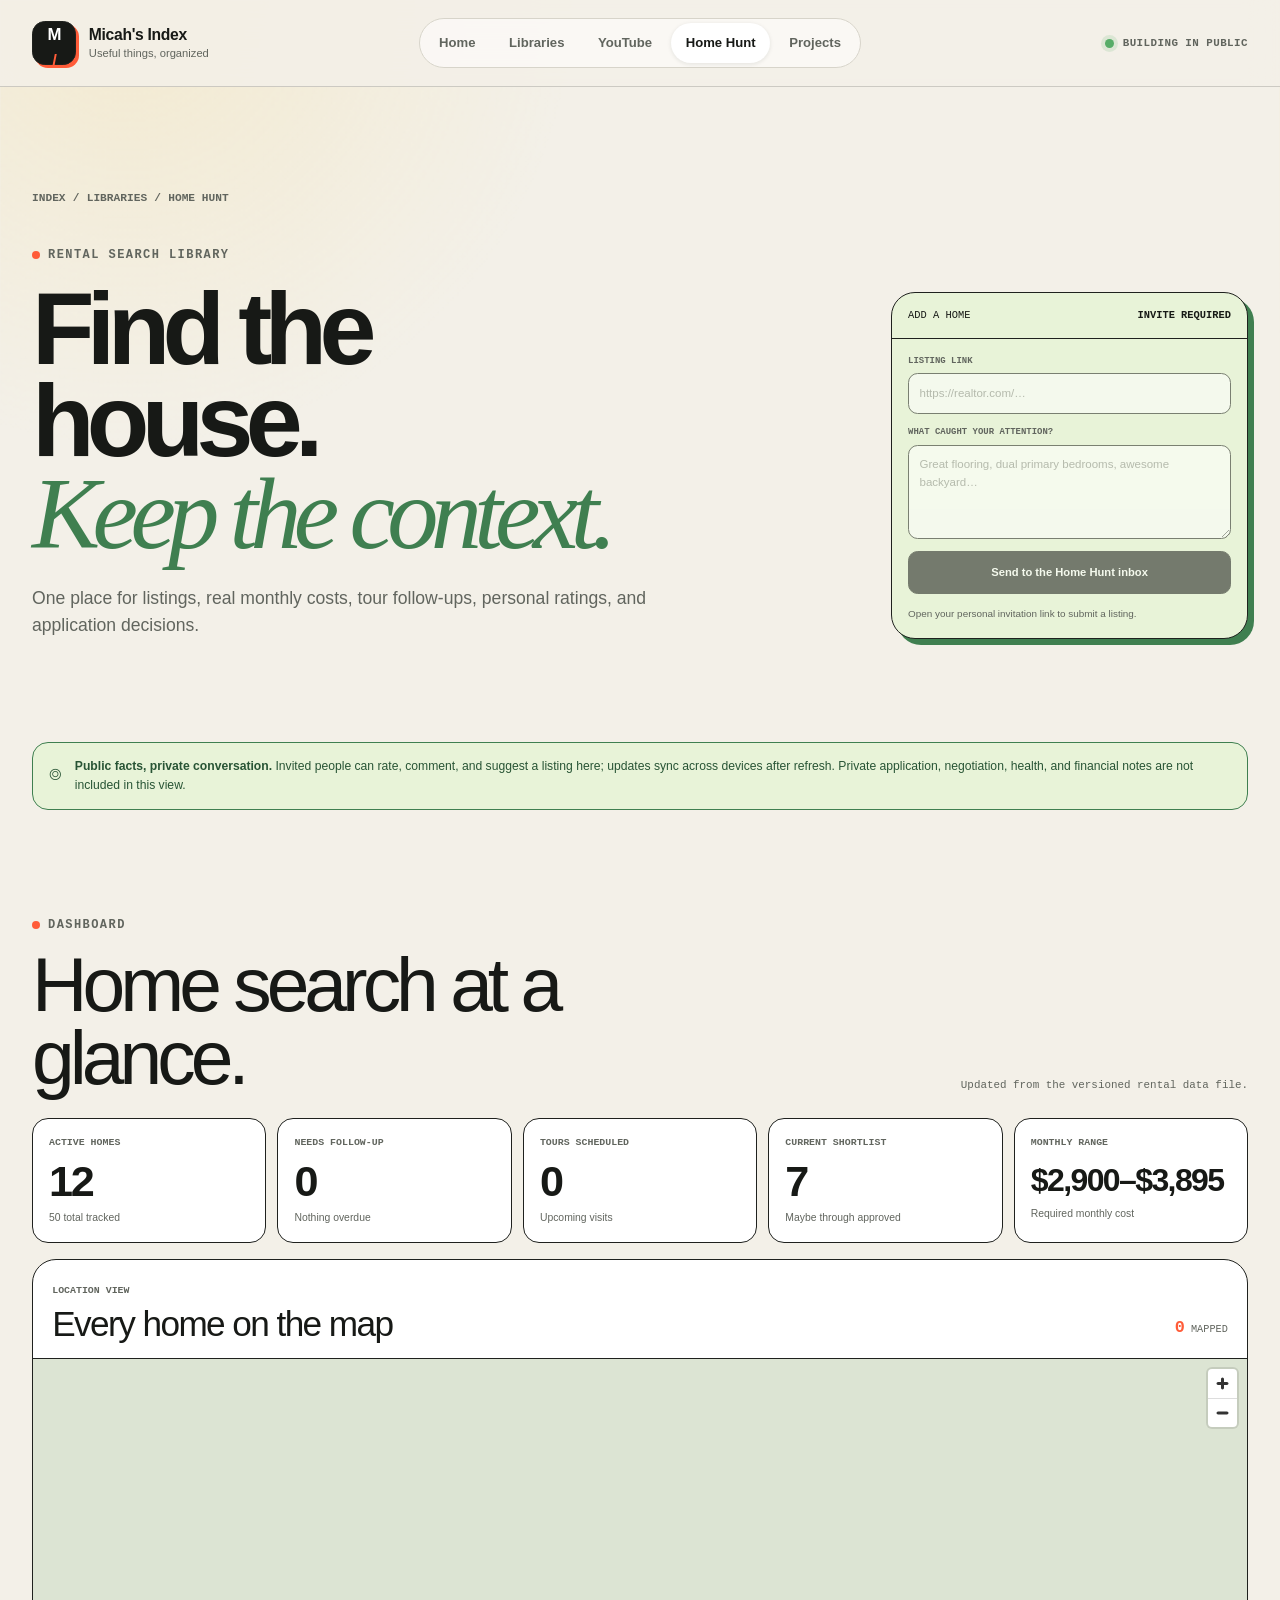
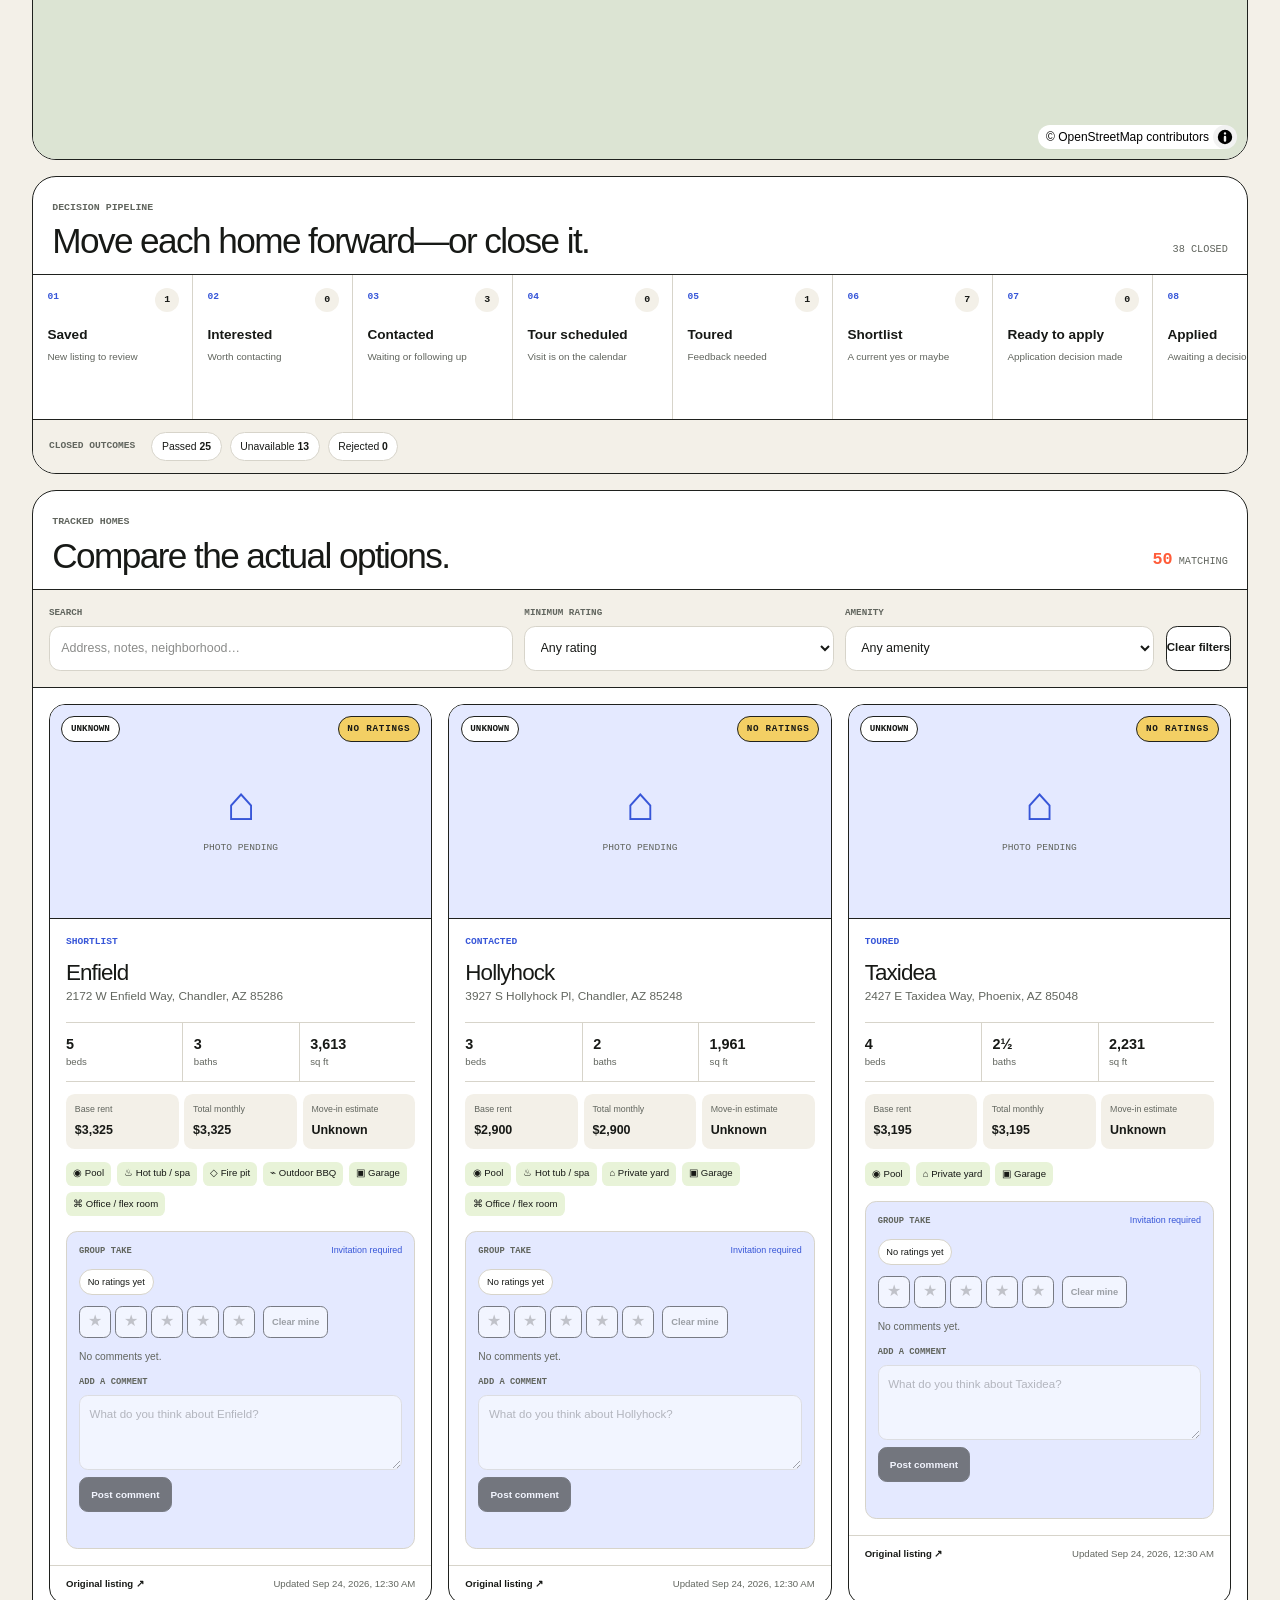
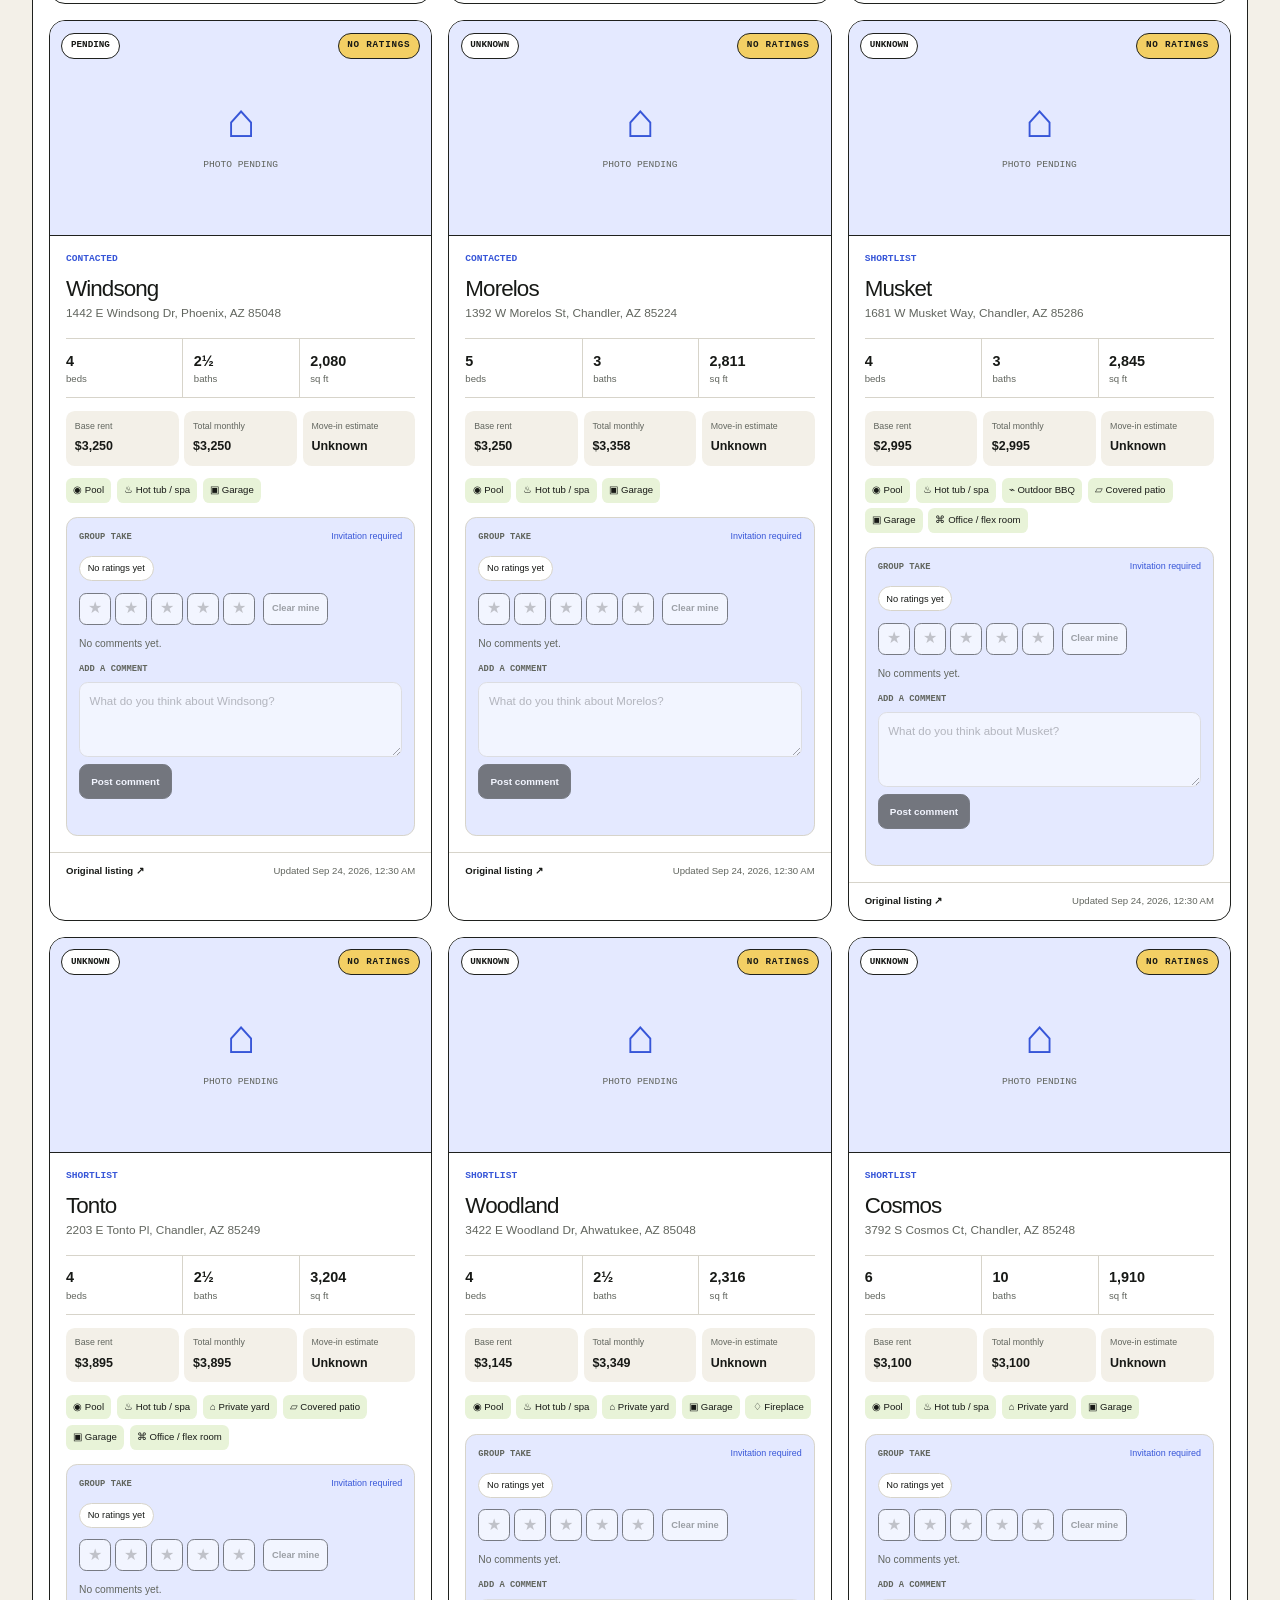
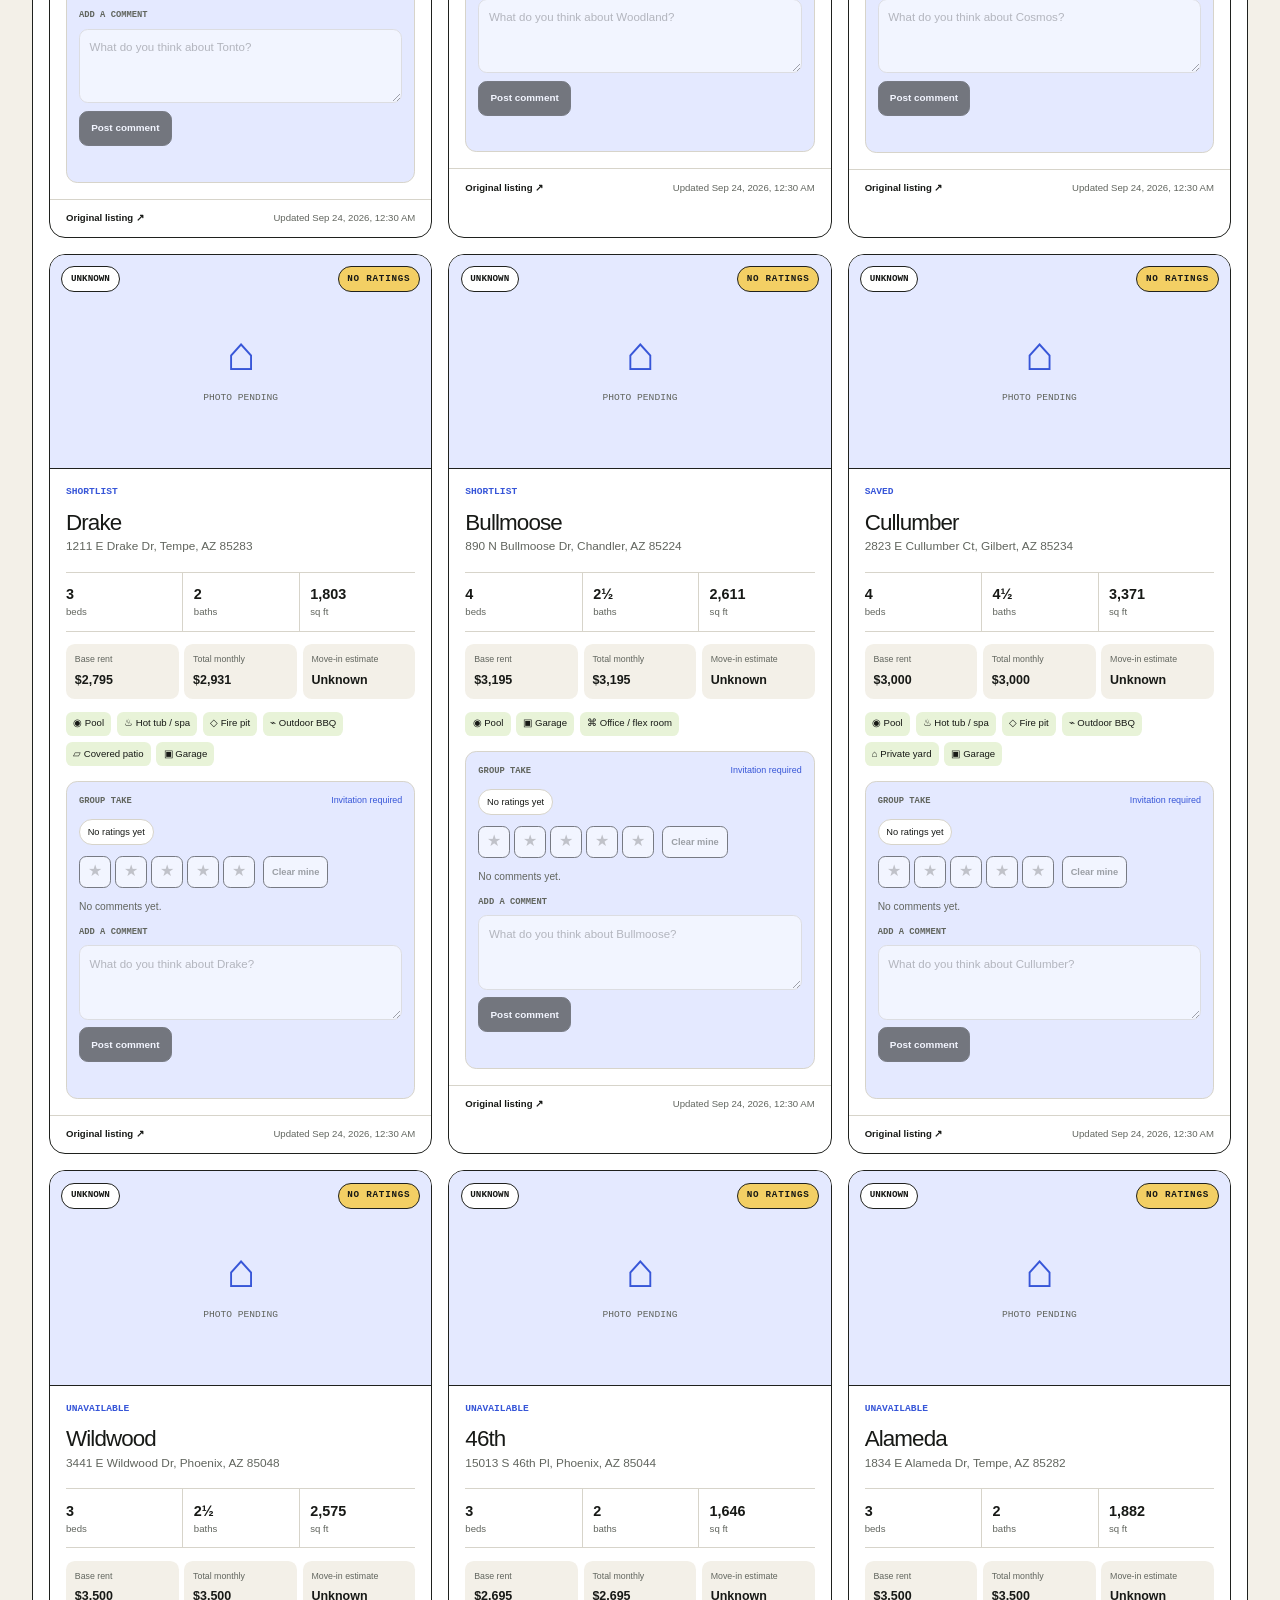
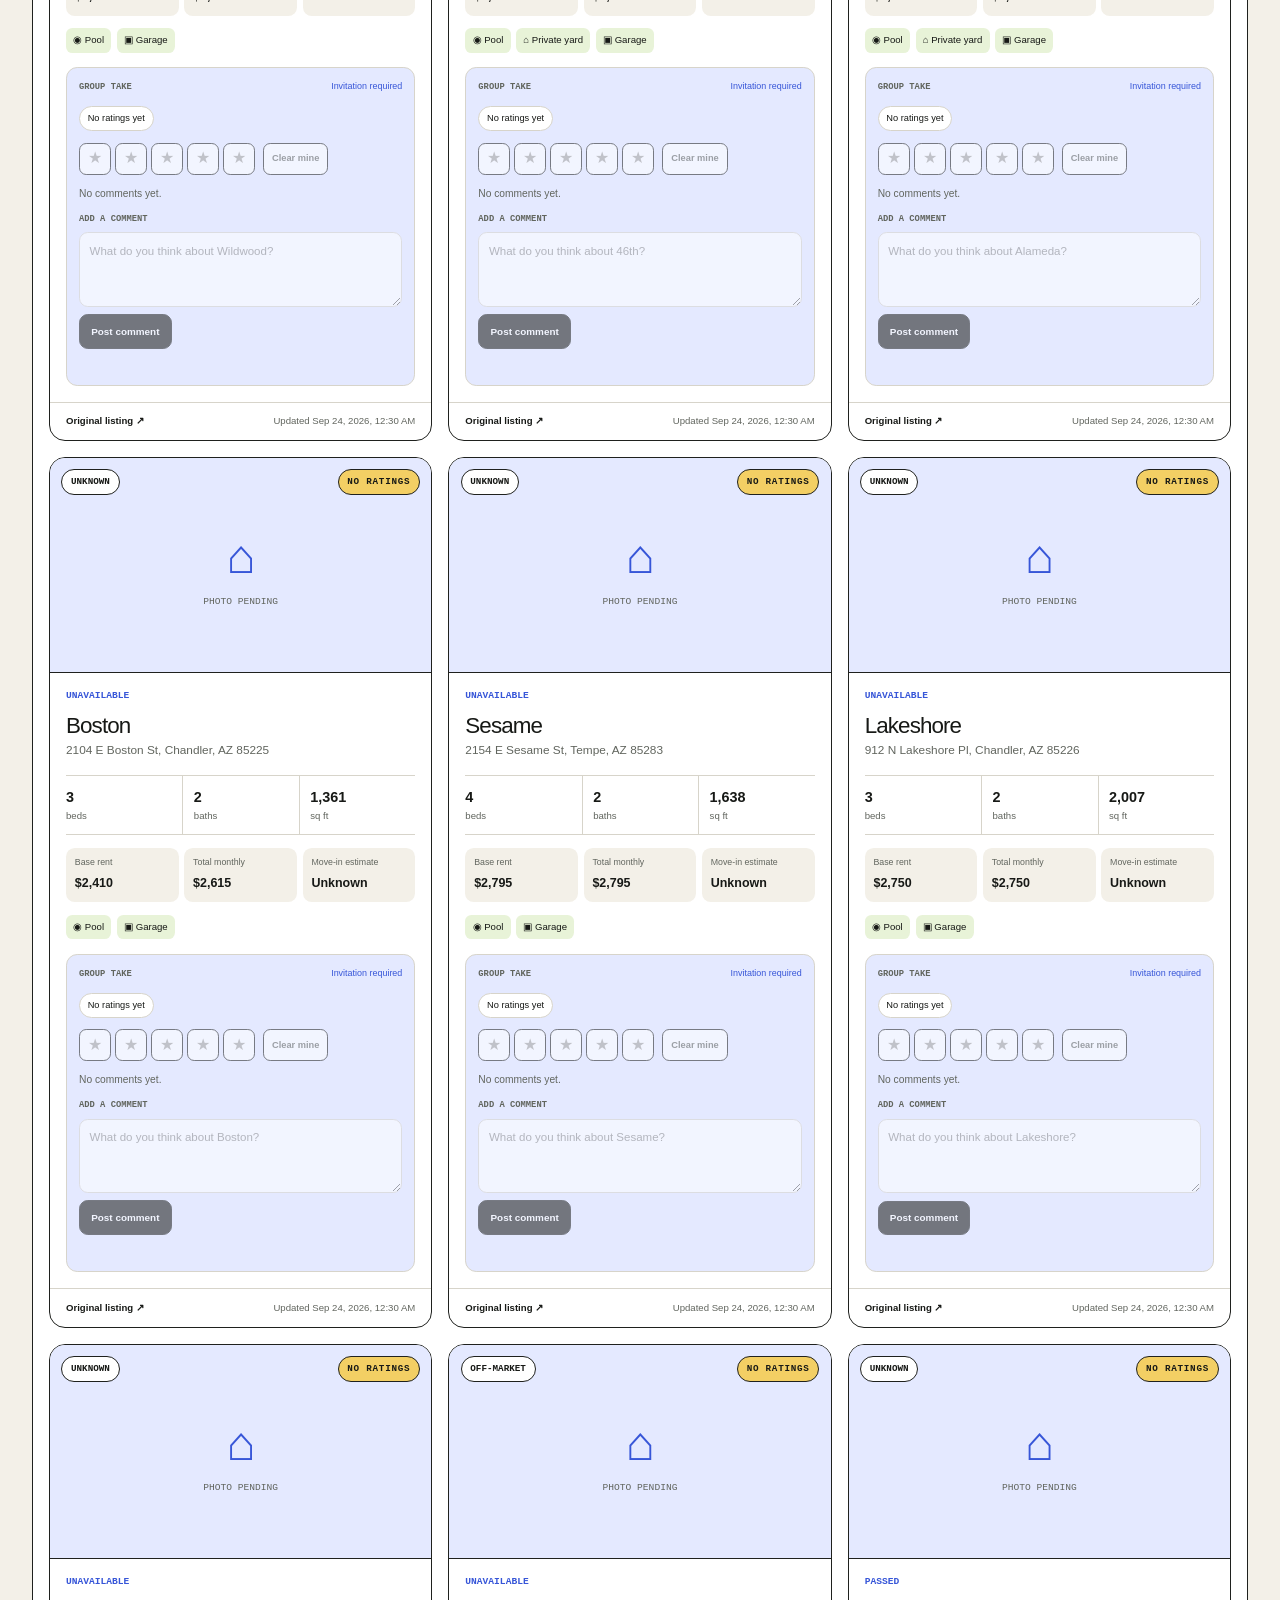
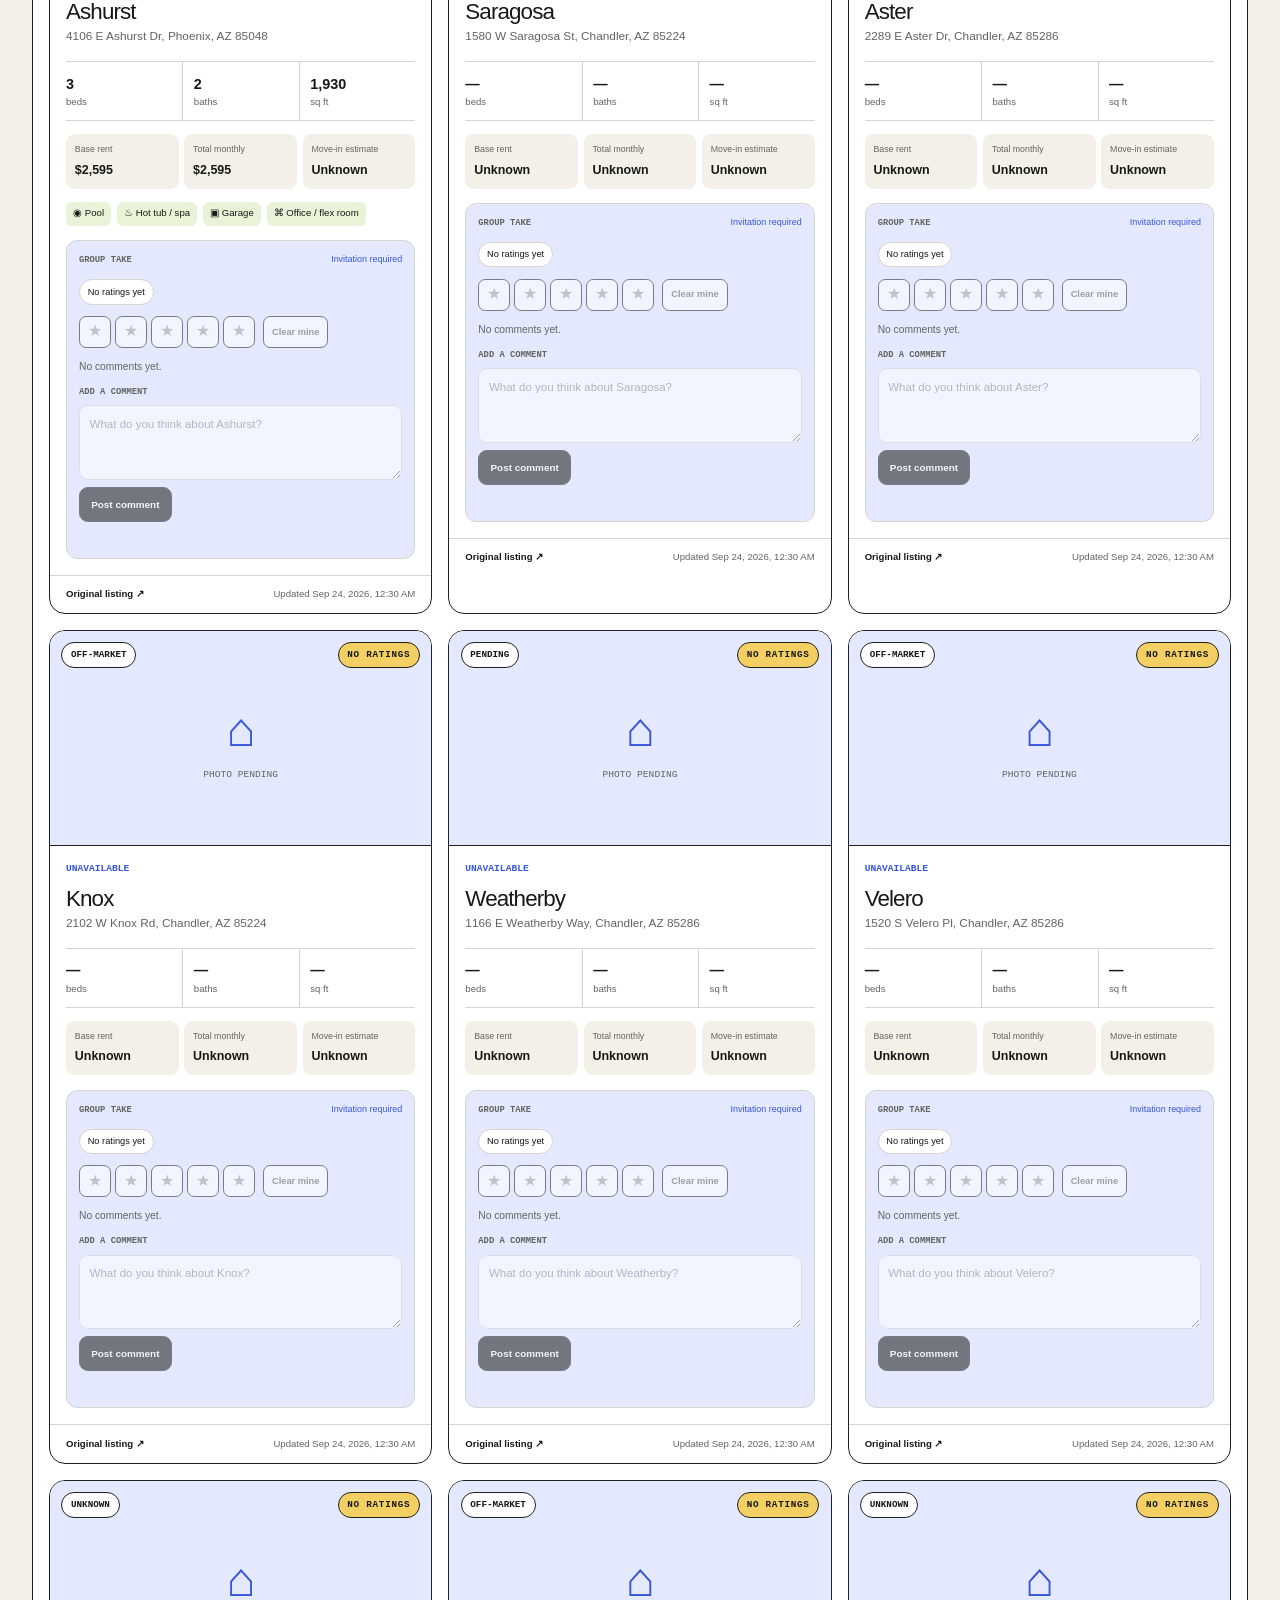
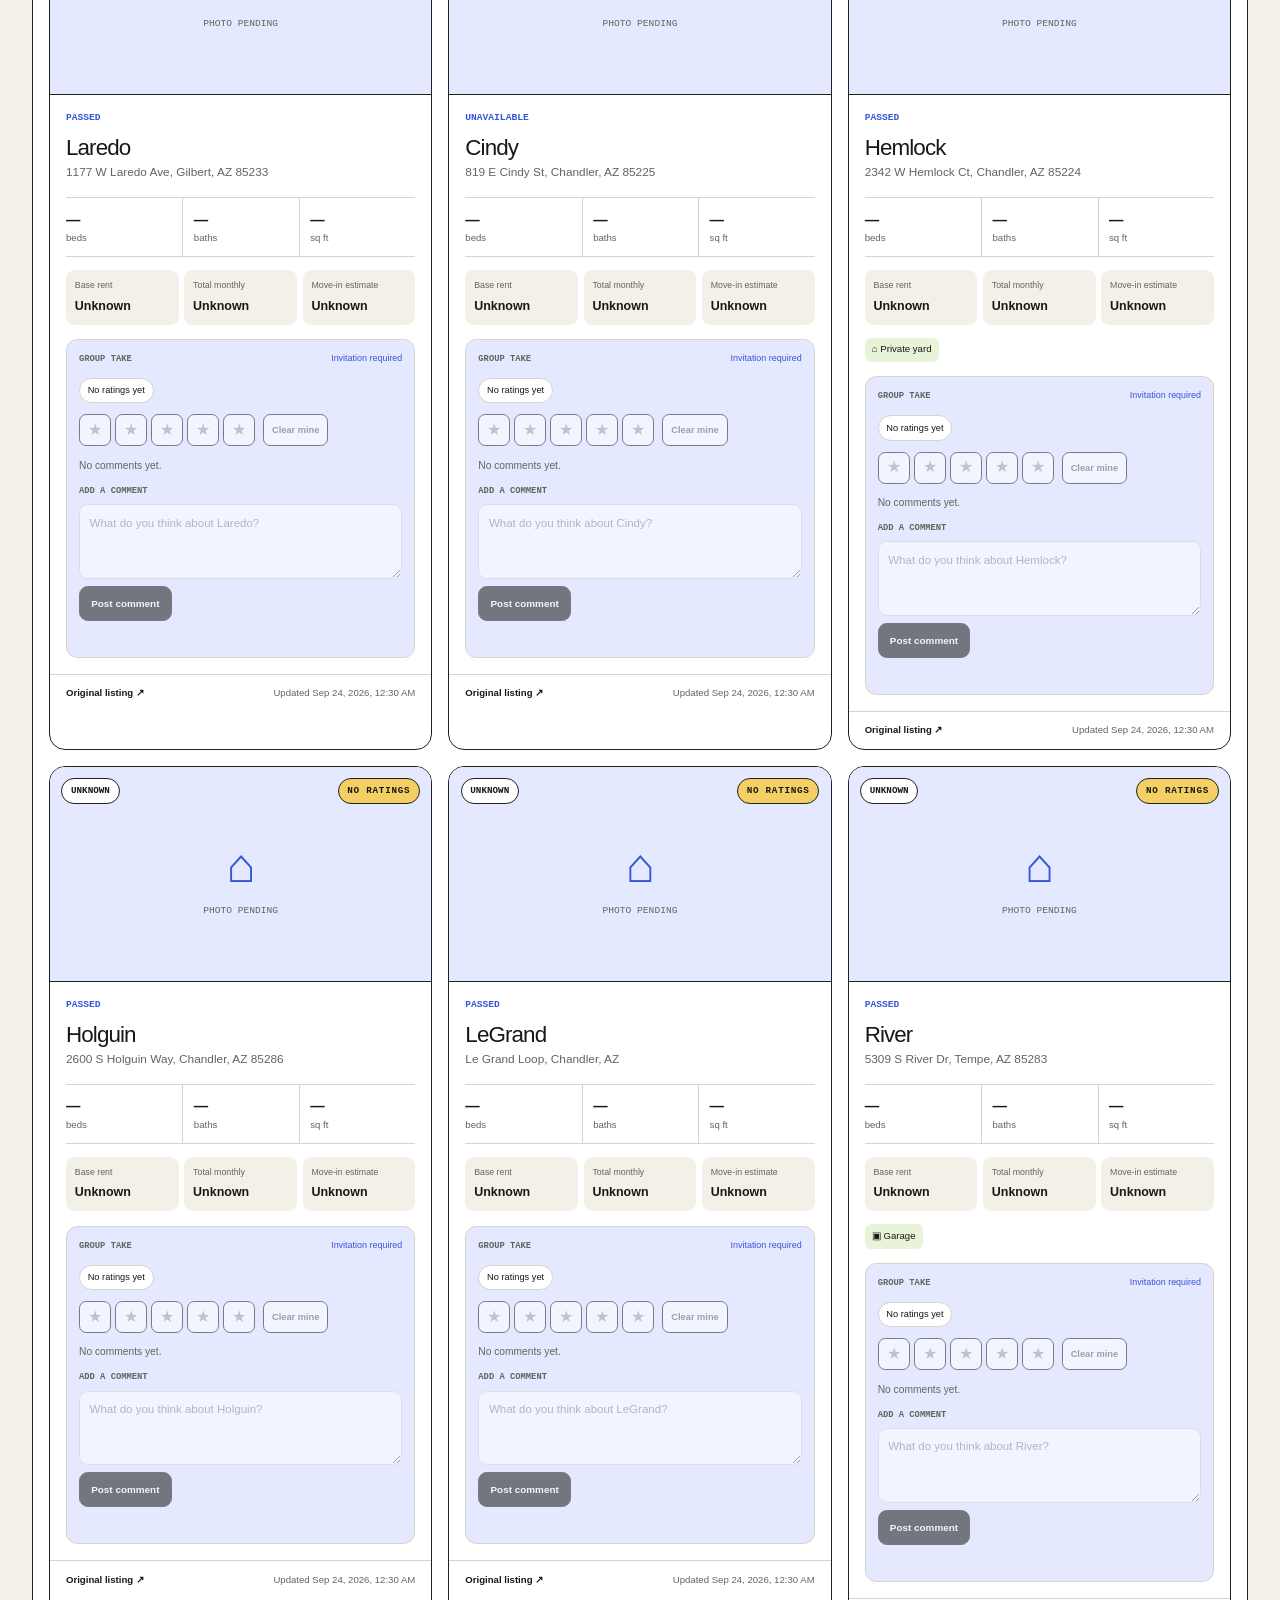
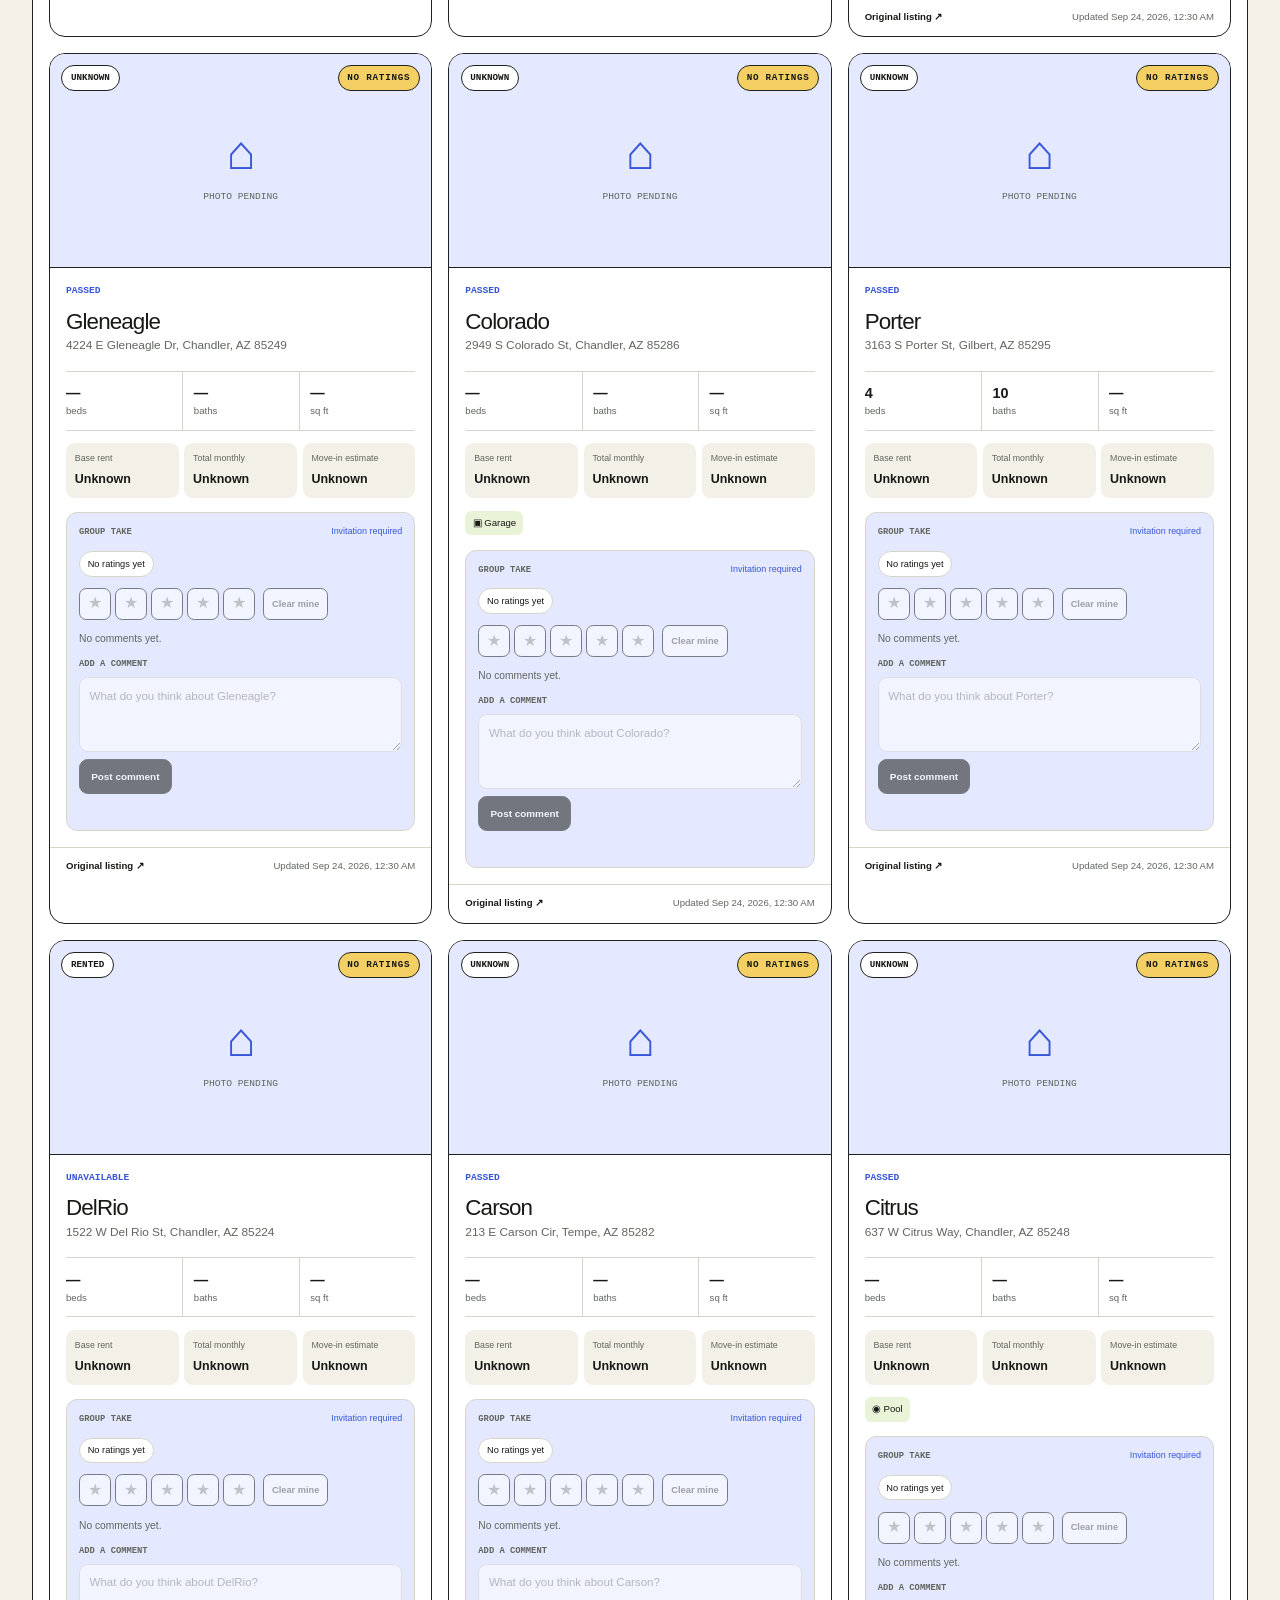
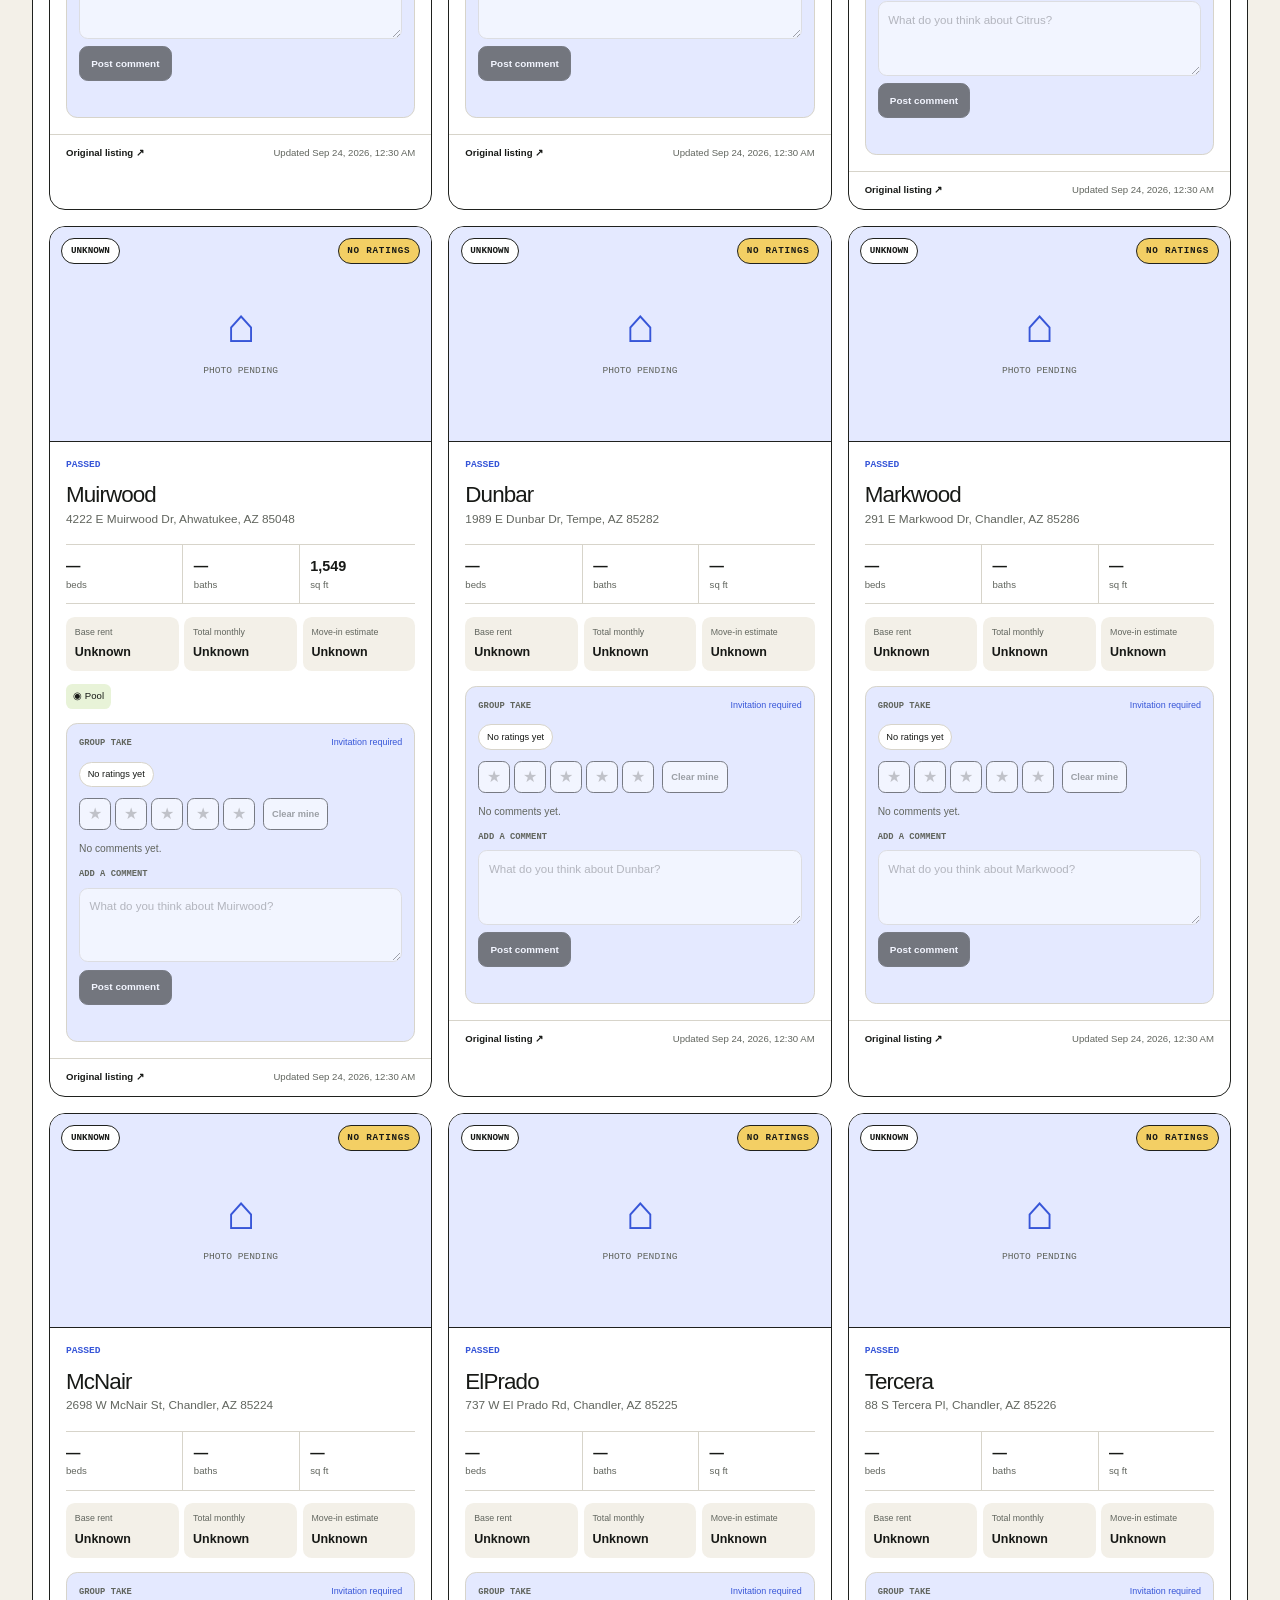
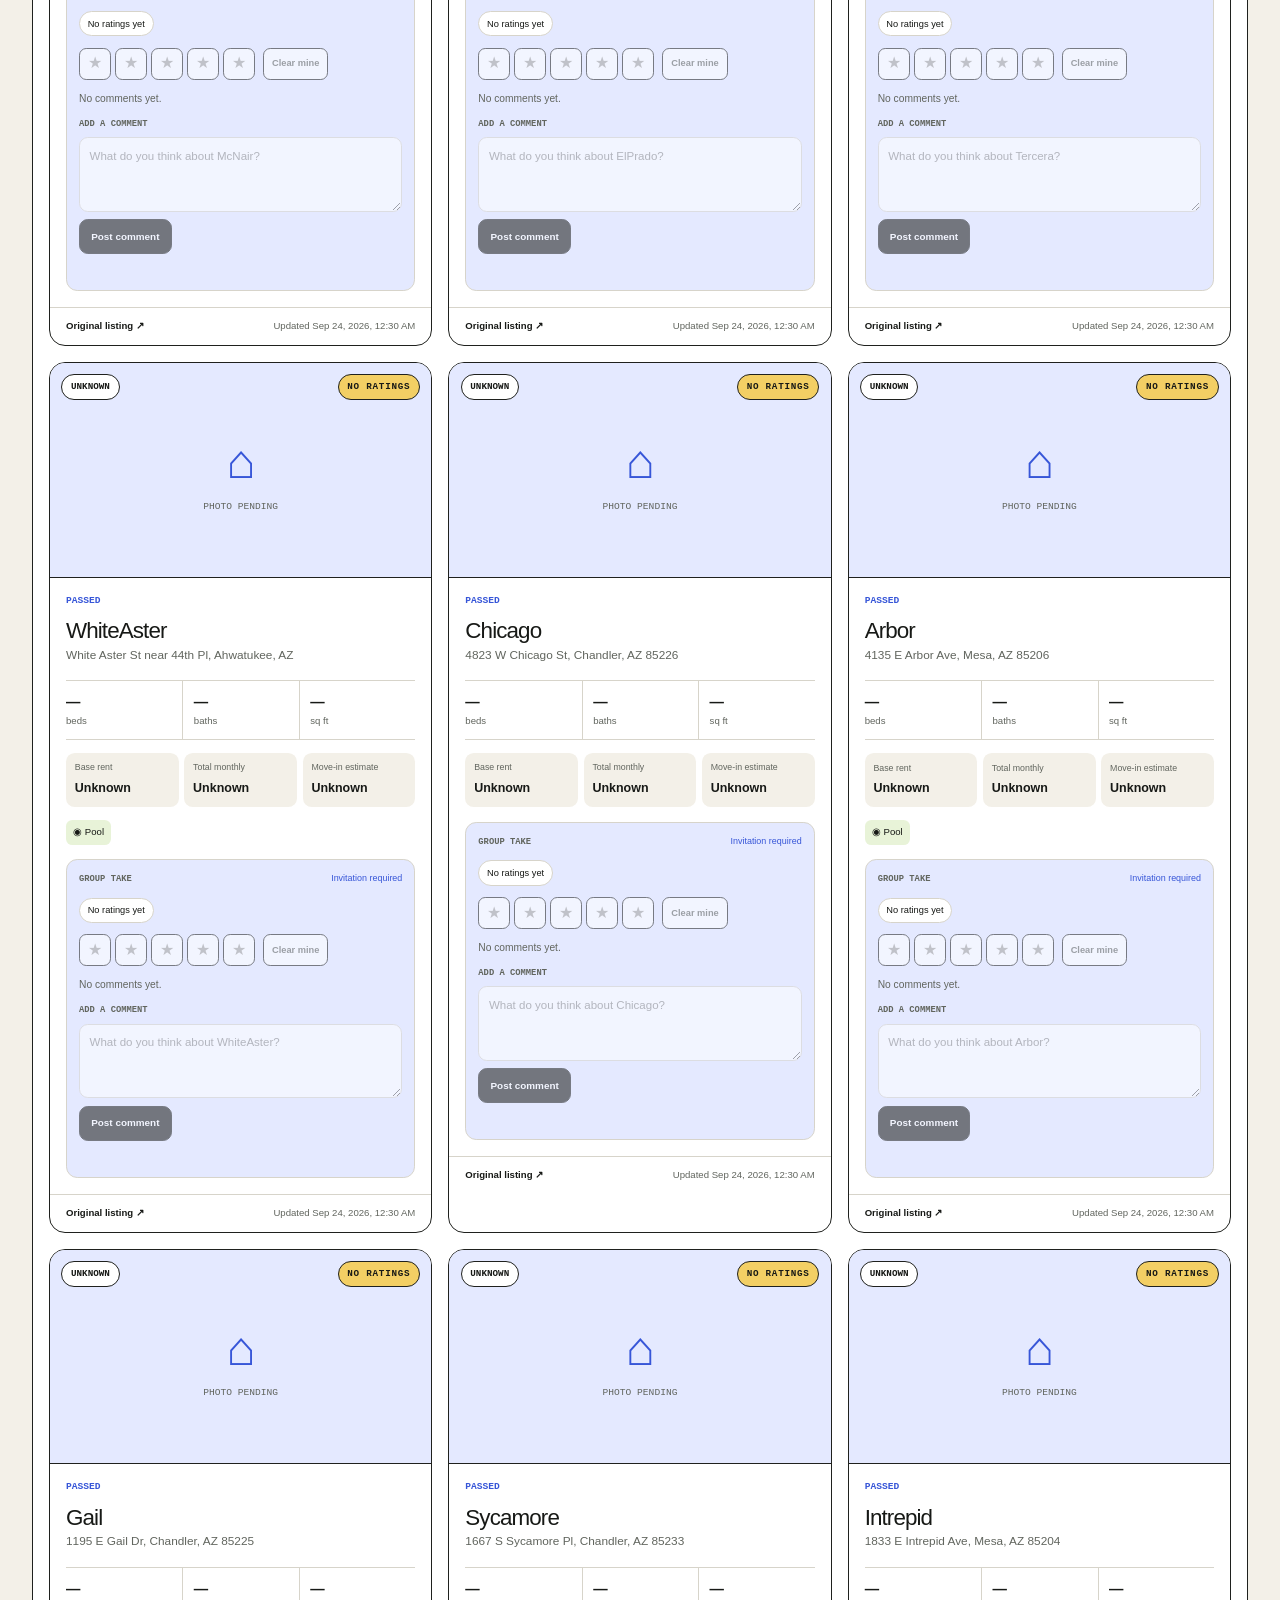
==== commit c2f597d1: "Open Home Hunt at the subdomain root" ====
--- a/index.html
+++ b/index.html
@@ -1 +1,13 @@
-<!DOCTYPE html><html lang="en"><head><meta charset="UTF-8"><meta name="viewport" content="width=device-width"><meta name="generator" content="Astro v7.3.4"><meta name="description" content="A working index of Micah's archives, projects, and AI-assisted tools."><meta name="theme-color" content="#f3f0e8"><link rel="canonical" href="https://www.micahcs.com/"><link rel="icon" type="image/svg+xml" href="/favicon.svg"><meta property="og:type" content="website"><meta property="og:title" content="Micah's Index — Useful things, organized"><meta property="og:description" content="A working index of Micah's archives, projects, and AI-assisted tools."><meta property="og:url" content="https://www.micahcs.com/"><meta property="og:image" content="https://www.micahcs.com/social-card.png"><meta name="twitter:card" content="summary_large_image"><title>Micah&#39;s Index — Useful things, organized</title><link rel="stylesheet" href="/_astro/index.f87mc9J6.css"><link rel="stylesheet" href="/_astro/SiteLayout.xdQ6FEmO.css"></head><body><header class="site-header" data-site-header data-astro-cid-fzpbxy5g><div class="header-inner page-shell" data-astro-cid-fzpbxy5g><a class="wordmark" href="https://www.micahcs.com/" data-astro-cid-fzpbxy5g><span class="wordmark-mark" aria-hidden="true" data-astro-cid-fzpbxy5g>M<span data-astro-cid-fzpbxy5g>/</span></span><span class="wordmark-copy" data-astro-cid-fzpbxy5g><strong data-astro-cid-fzpbxy5g>Micah's Index</strong><small data-astro-cid-fzpbxy5g>Useful things, organized</small></span></a><nav class="desktop-nav" aria-label="Primary navigation" data-astro-cid-fzpbxy5g><a href="https://www.micahcs.com/" aria-current="page" data-astro-cid-fzpbxy5g>Home</a><a href="https://www.micahcs.com/libraries/" data-astro-cid-fzpbxy5g>Libraries</a><a href="https://youtube.micahcs.com/" data-astro-cid-fzpbxy5g>YouTube</a><a href="https://hunt.micahcs.com/rentals/" data-astro-cid-fzpbxy5g>Home Hunt</a><a href="https://www.micahcs.com/#projects" data-astro-cid-fzpbxy5g>Projects</a></nav><div class="header-status" aria-label="Website status" data-astro-cid-fzpbxy5g><span data-astro-cid-fzpbxy5g></span>Building in public</div><button class="menu-toggle" type="button" aria-label="Open navigation" aria-expanded="false" aria-controls="mobile-navigation" data-menu-toggle data-astro-cid-fzpbxy5g><span data-astro-cid-fzpbxy5g></span><span data-astro-cid-fzpbxy5g></span></button></div><div class="mobile-panel" id="mobile-navigation" data-mobile-panel hidden data-astro-cid-fzpbxy5g><nav class="page-shell" aria-label="Mobile navigation" data-astro-cid-fzpbxy5g><a href="https://www.micahcs.com/" aria-current="page" data-astro-cid-fzpbxy5g><span data-astro-cid-fzpbxy5g>01</span>Home</a><a href="https://www.micahcs.com/libraries/" data-astro-cid-fzpbxy5g><span data-astro-cid-fzpbxy5g>02</span>Libraries</a><a href="https://youtube.micahcs.com/" data-astro-cid-fzpbxy5g><span data-astro-cid-fzpbxy5g>03</span>YouTube</a><a href="https://hunt.micahcs.com/rentals/" data-astro-cid-fzpbxy5g><span data-astro-cid-fzpbxy5g>04</span>Home Hunt</a><a href="https://www.micahcs.com/#projects" data-astro-cid-fzpbxy5g><span data-astro-cid-fzpbxy5g>05</span>Projects</a></nav></div></header><script type="module">var e=document.querySelector(`[data-site-header]`),t=e?.querySelector(`[data-menu-toggle]`),n=e?.querySelector(`[data-mobile-panel]`);function r(e){t&&n&&(t.setAttribute(`aria-expanded`,String(e)),t.setAttribute(`aria-label`,e?`Close navigation`:`Open navigation`),n.hidden=!e,document.body.classList.toggle(`menu-open`,e))}t?.addEventListener(`click`,()=>{r(t.getAttribute(`aria-expanded`)!==`true`)}),n?.querySelectorAll(`a`).forEach(e=>e.addEventListener(`click`,()=>r(!1))),window.addEventListener(`keydown`,e=>{e.key===`Escape`&&r(!1)});</script><main><section class="hero page-shell" data-astro-cid-lcdefpme><div class="hero-copy" data-astro-cid-lcdefpme><p class="eyebrow" data-astro-cid-lcdefpme>Personal knowledge workspace</p><h1 data-astro-cid-lcdefpme>A working index of <em data-astro-cid-lcdefpme>useful things.</em></h1><p class="hero-intro" data-astro-cid-lcdefpme>Collections, experiments, and practical tools—kept in one coherent place and built to improve over time.</p><div class="hero-actions" data-astro-cid-lcdefpme><a class="button-primary" href="https://youtube.micahcs.com/" data-astro-cid-lcdefpme>Browse the libraries<span aria-hidden="true" data-astro-cid-lcdefpme>↗</span></a><a class="button-secondary" href="#projects" data-astro-cid-lcdefpme>See what's being built</a></div></div><aside class="index-card" aria-label="Index status" data-astro-cid-lcdefpme><div class="index-card-head" data-astro-cid-lcdefpme><span data-astro-cid-lcdefpme>Index / 001</span><span class="live-pill" data-astro-cid-lcdefpme>Live</span></div><div class="index-illustration" aria-hidden="true" data-astro-cid-lcdefpme><div class="orbit orbit-one" data-astro-cid-lcdefpme></div><div class="orbit orbit-two" data-astro-cid-lcdefpme></div><div class="core" data-astro-cid-lcdefpme>154</div><span class="label label-one" data-astro-cid-lcdefpme>Videos</span><span class="label label-two" data-astro-cid-lcdefpme>Projects</span><span class="label label-three" data-astro-cid-lcdefpme>Tools</span></div><p data-astro-cid-lcdefpme>One shared system for everything Micah wants to keep, understand, or use again.</p></aside></section><section class="marquee" aria-label="Site principles" data-astro-cid-lcdefpme><div data-astro-cid-lcdefpme><span data-astro-cid-lcdefpme>Collect</span><b data-astro-cid-lcdefpme>✦</b><span data-astro-cid-lcdefpme>Organize</span><b data-astro-cid-lcdefpme>✦</b><span data-astro-cid-lcdefpme>Understand</span><b data-astro-cid-lcdefpme>✦</b><span data-astro-cid-lcdefpme>Use</span><b data-astro-cid-lcdefpme>✦</b><span aria-hidden="true" data-astro-cid-lcdefpme>Collect</span><b aria-hidden="true" data-astro-cid-lcdefpme>✦</b><span aria-hidden="true" data-astro-cid-lcdefpme>Organize</span><b aria-hidden="true" data-astro-cid-lcdefpme>✦</b><span aria-hidden="true" data-astro-cid-lcdefpme>Understand</span><b aria-hidden="true" data-astro-cid-lcdefpme>✦</b><span aria-hidden="true" data-astro-cid-lcdefpme>Use</span><b aria-hidden="true" data-astro-cid-lcdefpme>✦</b></div></section><section class="section-block page-shell" id="libraries" data-astro-cid-lcdefpme><div class="section-heading" data-astro-cid-lcdefpme><div data-astro-cid-lcdefpme><p class="eyebrow" data-astro-cid-lcdefpme>Libraries</p><h2 data-astro-cid-lcdefpme>Things worth finding again.</h2></div><p data-astro-cid-lcdefpme>Curated reference material with context—not a pile of forgotten bookmarks.</p></div><a class="feature-card" href="https://youtube.micahcs.com/" data-astro-cid-lcdefpme><div class="feature-card-number" data-astro-cid-lcdefpme>01</div><div class="feature-card-copy" data-astro-cid-lcdefpme><span class="feature-kicker" data-astro-cid-lcdefpme>Now available</span><h3 data-astro-cid-lcdefpme>YouTube archive</h3><p data-astro-cid-lcdefpme>154 researched videos across AI, coding, design, business, productivity, and more.</p><span class="feature-link" data-astro-cid-lcdefpme>Open the archive <b data-astro-cid-lcdefpme>↗</b></span></div><div class="feature-card-stats" data-astro-cid-lcdefpme><div data-astro-cid-lcdefpme><strong data-astro-cid-lcdefpme>154</strong><span data-astro-cid-lcdefpme>Videos</span></div><div data-astro-cid-lcdefpme><strong data-astro-cid-lcdefpme>72</strong><span data-astro-cid-lcdefpme>Channels</span></div><div data-astro-cid-lcdefpme><strong data-astro-cid-lcdefpme>10</strong><span data-astro-cid-lcdefpme>Categories</span></div></div></a><a class="home-hunt-row" href="https://hunt.micahcs.com/rentals/" data-astro-cid-lcdefpme><span data-astro-cid-lcdefpme>02</span><div data-astro-cid-lcdefpme><b data-astro-cid-lcdefpme>Home Hunt</b><small data-astro-cid-lcdefpme>Rental Search Library</small></div><p data-astro-cid-lcdefpme>Compare listings, schedule tours, record feedback, and decide what deserves an application.</p><strong data-astro-cid-lcdefpme>Open tracker ↗</strong></a></section><section class="section-block page-shell" id="projects" data-astro-cid-lcdefpme><div class="section-heading compact" data-astro-cid-lcdefpme><div data-astro-cid-lcdefpme><p class="eyebrow" data-astro-cid-lcdefpme>Projects</p><h2 data-astro-cid-lcdefpme>Active work and useful history.</h2></div></div><div class="card-grid" data-astro-cid-lcdefpme><a class="project-card blue" href="/projects/ai-class/" data-astro-cid-lcdefpme><span class="card-status" data-astro-cid-lcdefpme>Preserved archive</span><div data-astro-cid-lcdefpme><p data-astro-cid-lcdefpme>Education</p><h3 data-astro-cid-lcdefpme>AI Summer Class</h3><p data-astro-cid-lcdefpme>Curriculum, exercises, project plans, and teaching materials from the existing site.</p></div></a><a class="project-card yellow" href="/projects/spring-break/" data-astro-cid-lcdefpme><span class="card-status" data-astro-cid-lcdefpme>Preserved archive</span><div data-astro-cid-lcdefpme><p data-astro-cid-lcdefpme>Nerding</p><h3 data-astro-cid-lcdefpme>Spring Break STEM Camp</h3><p data-astro-cid-lcdefpme>A reusable historical record of the 2026 camp, outreach pages, and campaign assets.</p></div></a></div></section><section class="section-block page-shell" id="tools" data-astro-cid-lcdefpme><div class="tool-card" data-astro-cid-lcdefpme><div data-astro-cid-lcdefpme><p class="eyebrow" data-astro-cid-lcdefpme>Next tool</p><h2 data-astro-cid-lcdefpme>Rental Search</h2><p data-astro-cid-lcdefpme>A shared home-search workspace with maps, per-person ratings, comments, listing suggestions, and live status.</p></div><div class="tool-diagram" aria-hidden="true" data-astro-cid-lcdefpme><span data-astro-cid-lcdefpme>Send link</span><b data-astro-cid-lcdefpme>→</b><span data-astro-cid-lcdefpme>Extract details</span><b data-astro-cid-lcdefpme>→</b><span data-astro-cid-lcdefpme>Compare homes</span></div></div></section></main><footer class="site-footer" data-astro-cid-nns7i3if><div class="page-shell footer-inner" data-astro-cid-nns7i3if><div data-astro-cid-nns7i3if><span class="footer-mark" data-astro-cid-nns7i3if>M/</span><p data-astro-cid-nns7i3if>A durable home for useful things.</p></div><p class="footer-meta" data-astro-cid-nns7i3if>Built with Astro · Maintained with AI assistance</p></div></footer></body></html>+<!doctype html>
+<html lang="en">
+  <head>
+    <meta charset="utf-8" />
+    <meta name="viewport" content="width=device-width" />
+    <meta http-equiv="refresh" content="0; url=/rentals/" />
+    <link rel="canonical" href="https://hunt.micahcs.com/rentals/" />
+    <title>Home Hunt</title>
+  </head>
+  <body>
+    <p><a href="/rentals/">Open Home Hunt</a></p>
+  </body>
+</html>
